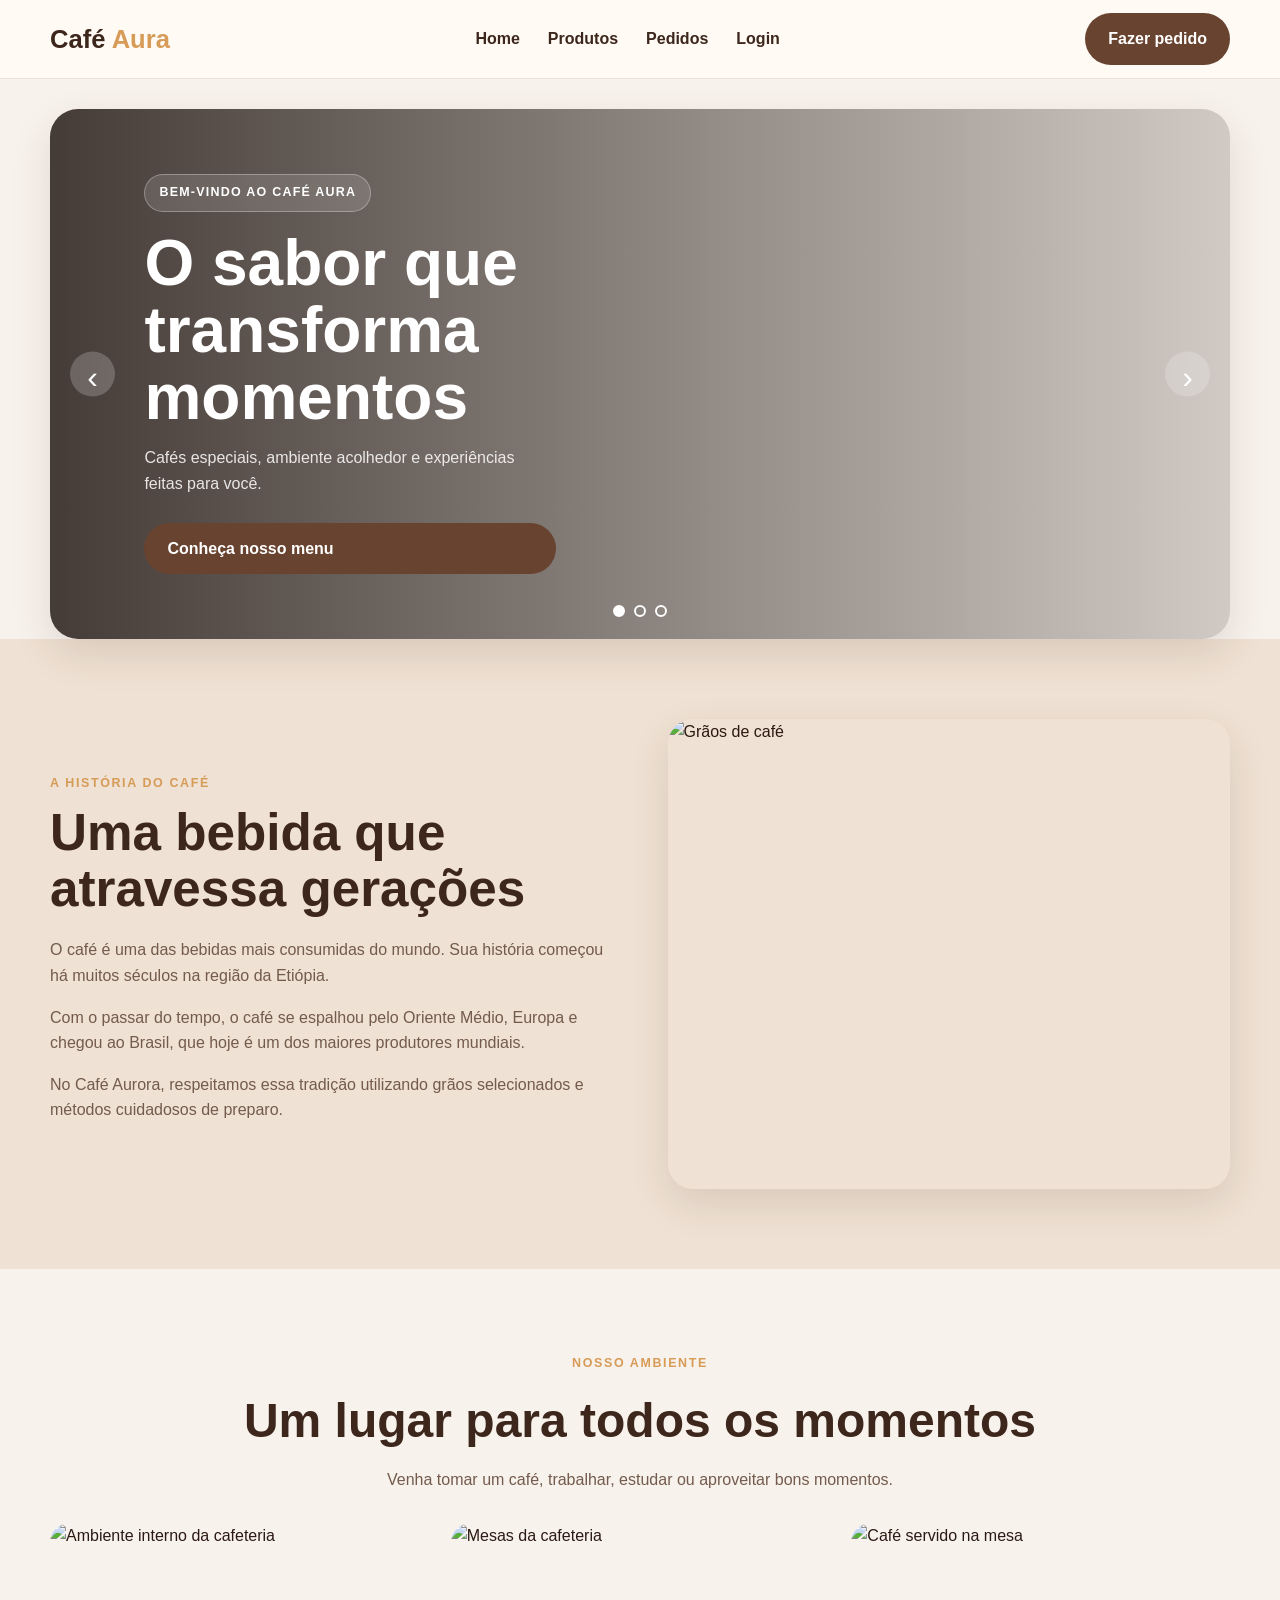
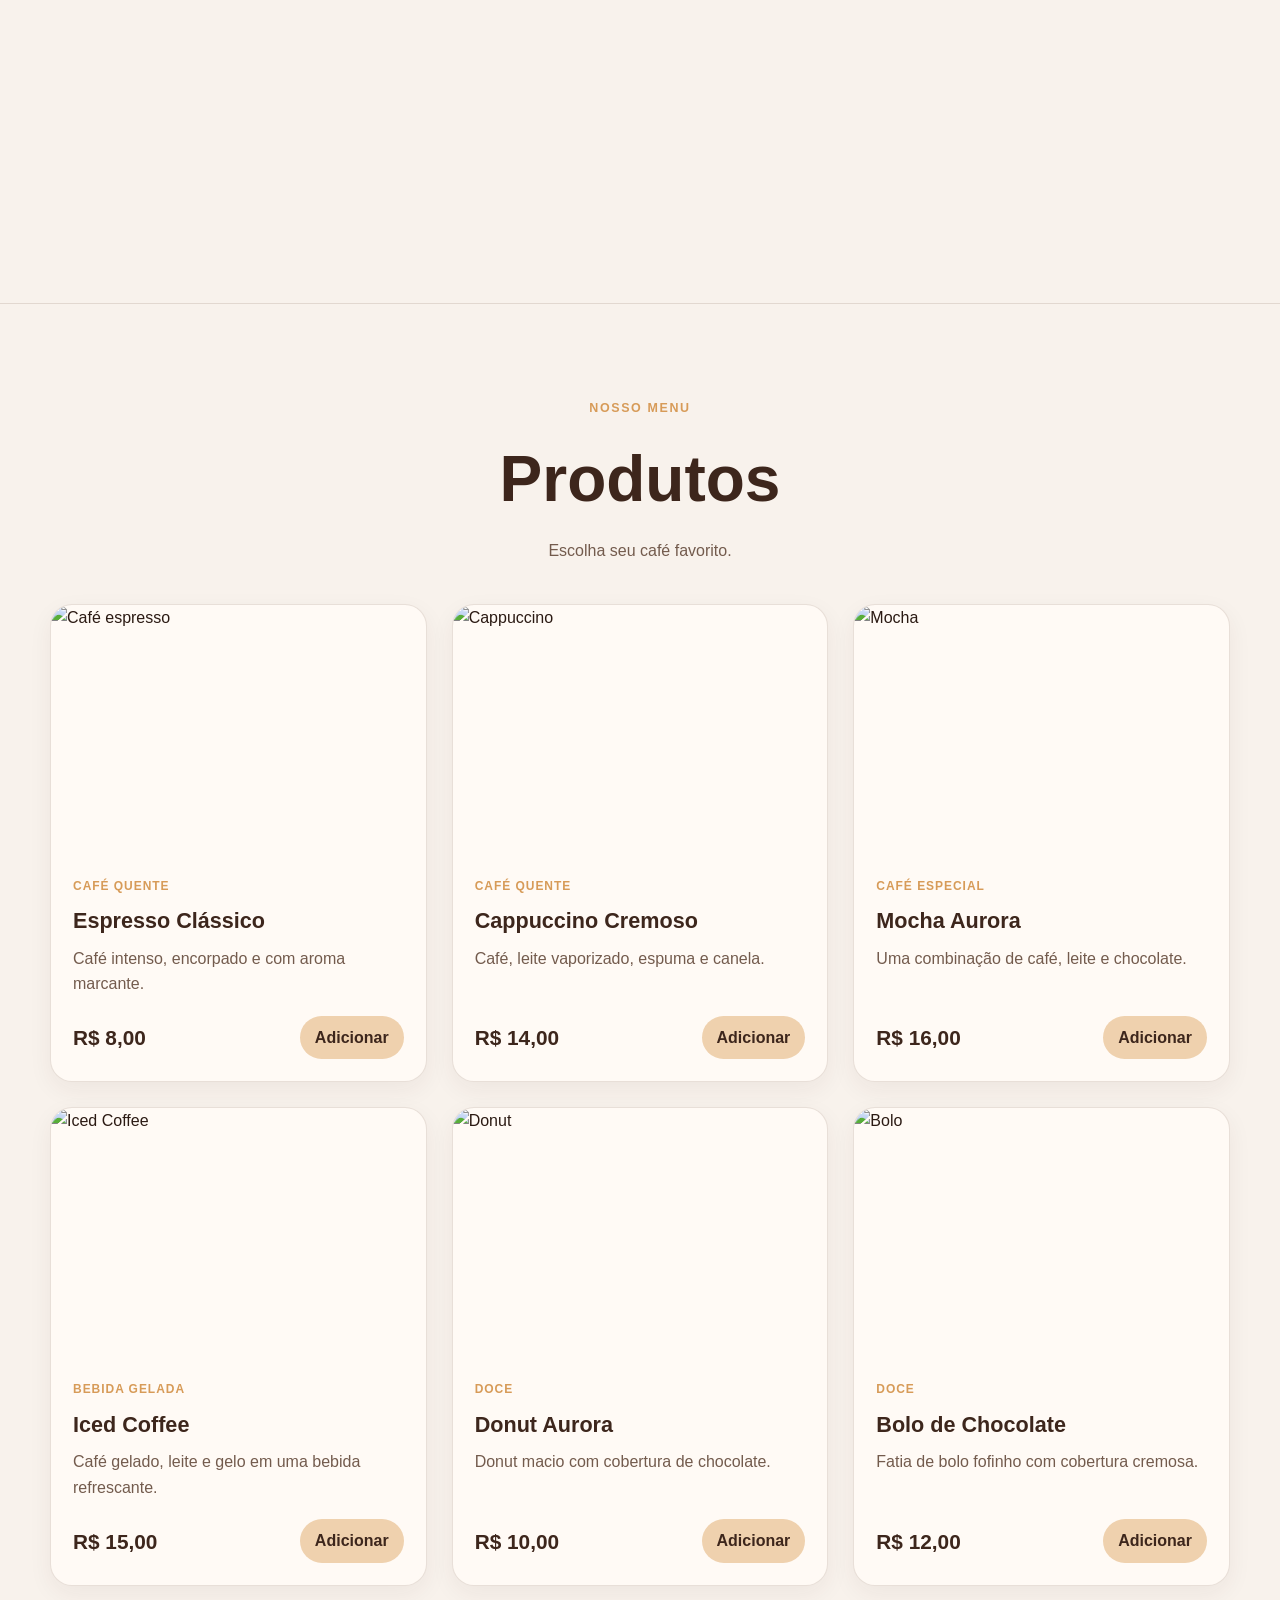
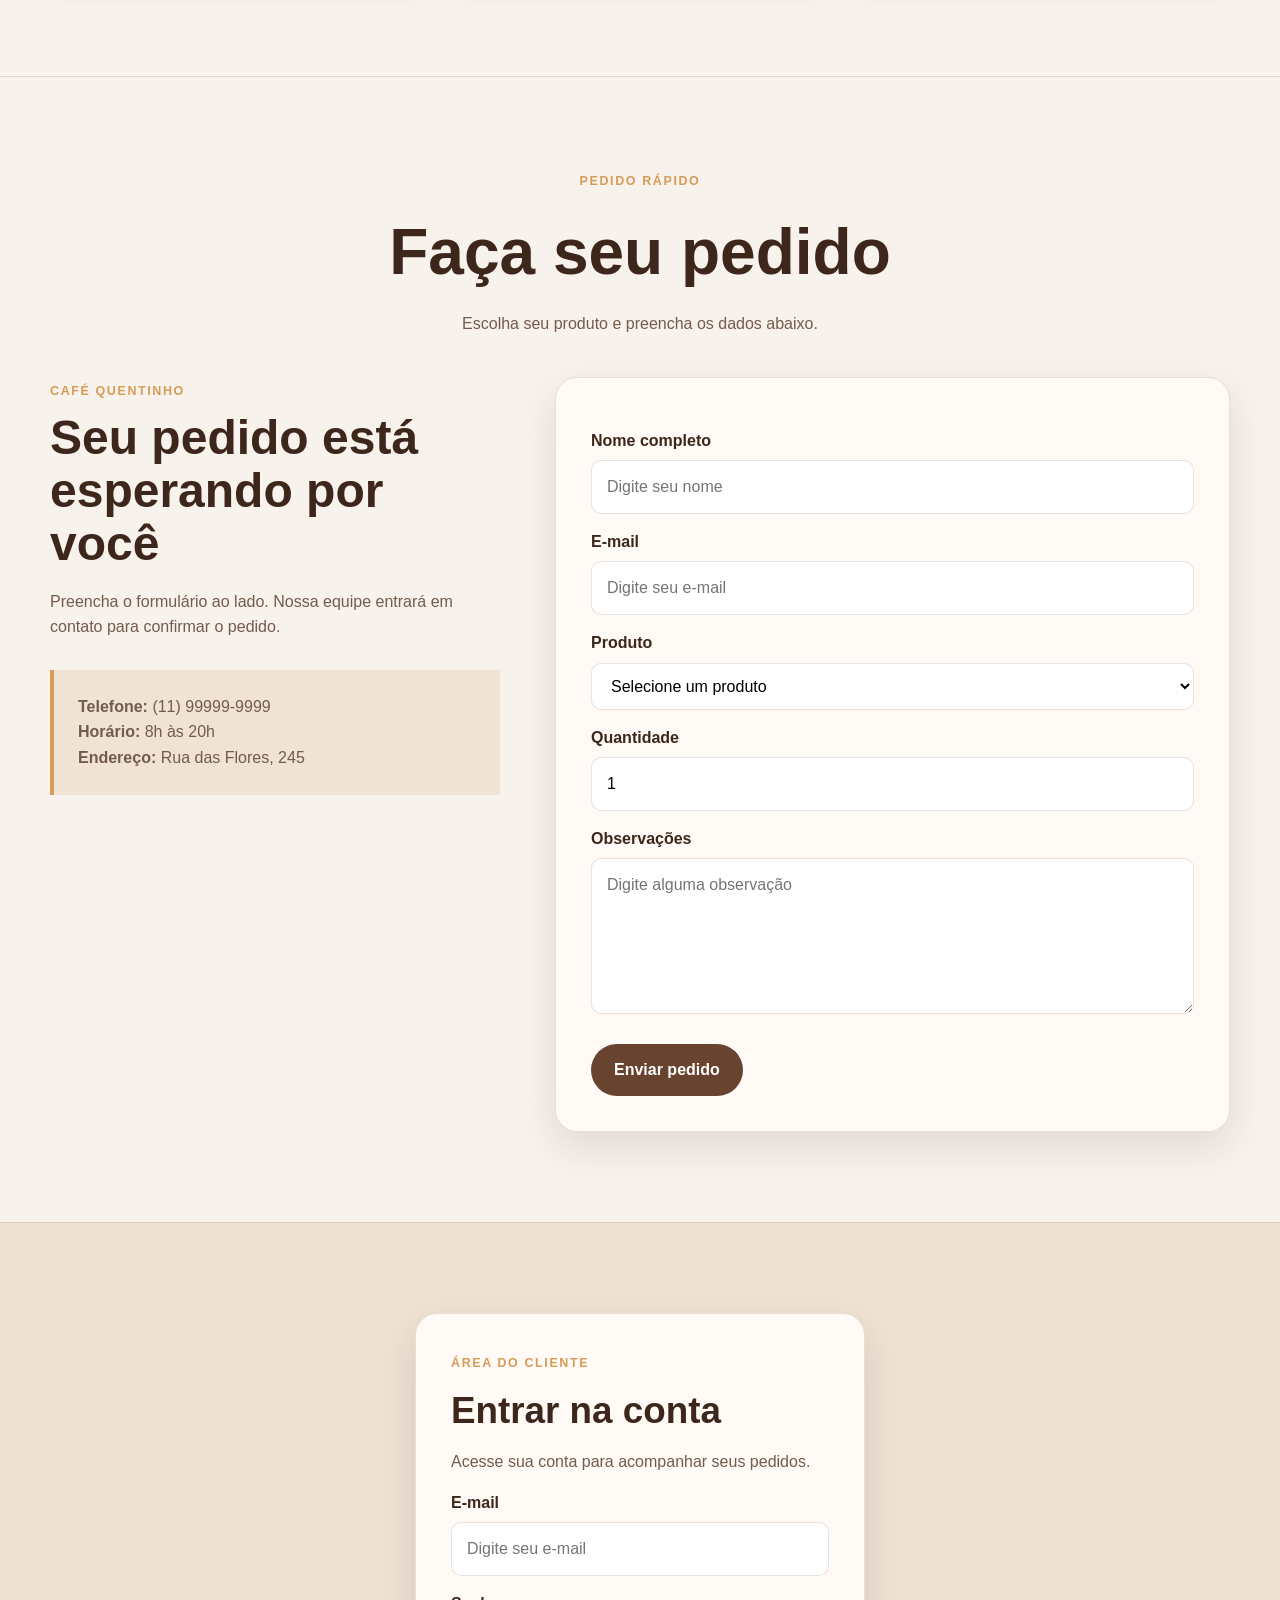
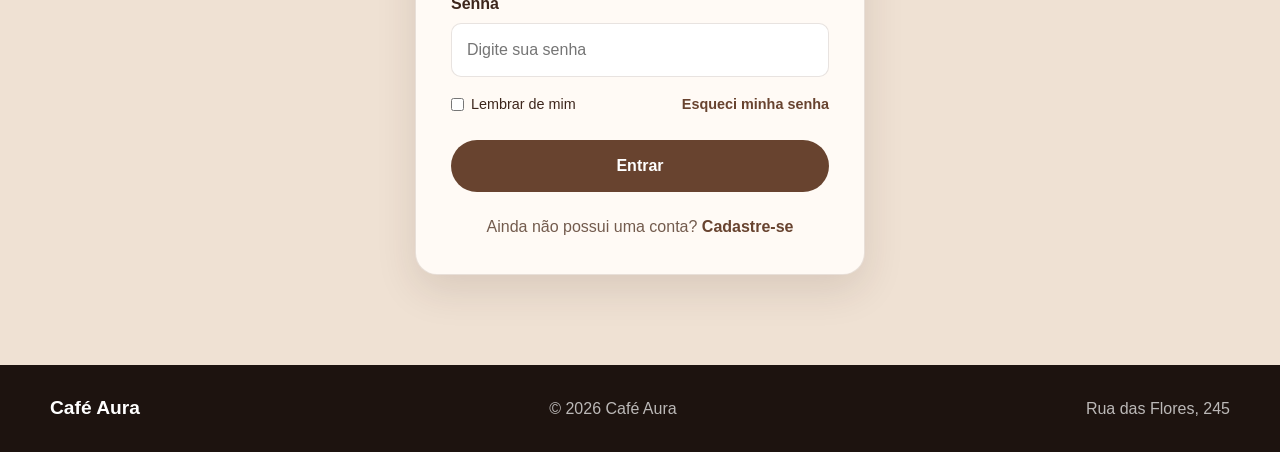
==== src/main/resources/templates/login.html @ e345e83e "Primeiro commit" ====
<!DOCTYPE html>
<html lang="PT-br">

<head>
    <meta charset="UTF-8">
    <meta name="viewport" content="width=device-width, initial-scale=1.0">
    <title>Café Aura</title>
    <link rel="stylesheet" href="../static/css/style.css">
</head>

<body>

    <header class="header">
        <div class="container navbar">
            <a href="#home" class="logo">
                Café <span>Aura</span>
            </a>

            <button class="menu-button" id="menuButton">☰</button>

            <nav class="menu" id="menu">
                <a href="index.html">Home</a>
                <a href="produtos.html">Produtos</a>
                <a href="pedidos.html">Pedidos</a>
                <a href="#login">Login</a>
            </nav>

            <a href="#pedidos" class="button header-button">
                Fazer pedido
            </a>
        </div>
    </header>

    <main>

        <section class="carousel">

            <div class="carousel-track" id="carouselTrack">


                <div class="slide slide-one">
                    <div class="slide-content">
                        <span class="tag">Bem-vindo ao Café Aura</span>

                        <h1>O sabor que transforma momentos</h1>

                        <p>
                            Cafés especiais, ambiente acolhedor e experiências feitas para você.
                        </p>

                        <a href="#produtos" class="button">
                            Conheça nosso menu
                        </a>
                    </div>
                </div>

                <div class="slide slide-two">
                    <div class="slide-content">
                        <span class="tag">Café artesanal</span>

                        <h1>Qualidade em cada xícara</h1>

                        <p>
                            Selecionamos os melhores grãos para preparar cafés únicos.
                        </p>

                        <a href="#pedidos" class="button">
                            Faça seu pedido
                        </a>
                    </div>
                </div>

                <div class="slide slide-three">
                    <div class="slide-content">
                        <span class="tag">Um lugar especial</span>

                        <h1>Seu espaço para relaxar</h1>

                        <p>
                            Um ambiente moderno, confortável e preparado para receber você.
                        </p>

                        <a href="#ambiente" class="button">
                            Conheça o ambiente
                        </a>
                    </div>
                </div>

            </div>

            <button type="button" class="carousel-arrow previous" id="previous" aria-label="Slide anterior">
                ‹
            </button>

            <button type="button" class="carousel-arrow next" id="next" aria-label="Próximo slide">
                ›
            </button>

            <div class="carousel-dots">

                <button type="button" class="dot active" data-slide="0" aria-label="Ir para o slide 1">
                </button>

                <button type="button" class="dot" data-slide="1" aria-label="Ir para o slide 2">
                </button>

                <button type="button" class="dot" data-slide="2" aria-label="Ir para o slide 3">
                </button>

            </div>

        </section>

        <section class="coffee-history">
            <div class="container two-columns">
                <div class="text-content">
                    <span class="subtitle">A história do café</span>
                    <h2>Uma bebida que atravessa gerações</h2>

                    <p>
                        O café é uma das bebidas mais consumidas do mundo. Sua história
                        começou há muitos séculos na região da Etiópia.
                    </p>

                    <p>
                        Com o passar do tempo, o café se espalhou pelo Oriente Médio,
                        Europa e chegou ao Brasil, que hoje é um dos maiores produtores
                        mundiais.
                    </p>

                    <p>
                        No Café Aurora, respeitamos essa tradição utilizando grãos
                        selecionados e métodos cuidadosos de preparo.
                    </p>
                </div>

                <div>
                    <img class="rounded-image" src="static/img/graosdecafé.avif" alt="Grãos de café">
                </div>
            </div>
        </section>

        <section id="ambiente" class="section container">
            <div class="section-heading">
                <span class="subtitle">Nosso ambiente</span>
                <h2>Um lugar para todos os momentos</h2>
                <p>
                    Venha tomar um café, trabalhar, estudar ou aproveitar bons momentos.
                </p>
            </div>

            <div class="gallery">
                <img src="static/img/ambiente.avif" alt="Ambiente interno da cafeteria">

                <img src="static/img/mesas.avif" alt="Mesas da cafeteria">

                <img src="static/img/cafe.avif" alt="Café servido na mesa">
            </div>
        </section>

        </section>

        <section id="produtos" class="page-section">
            <div class="container">
                <div class="page-title">
                    <span class="subtitle">Nosso menu</span>
                    <h1>Produtos</h1>
                    <p>Escolha seu café favorito.</p>
                </div>

                <div class="products-grid">

                    <article class="product-card">
                        <img src="static/img/cafeexpresso.avif" alt="Café espresso">
                        <div class="product-info">
                            <span class="category">Café quente</span>
                            <h2>Espresso Clássico</h2>
                            <p>Café intenso, encorpado e com aroma marcante.</p>

                            <div class="product-footer">
                                <strong>R$ 8,00</strong>
                                <button class="small-button add-product"
                                    data-name="Espresso Clássico">Adicionar</button>
                            </div>
                        </div>
                    </article>

                    <article class="product-card">
                        <img src="static/img/cappucciono.avif" alt="Cappuccino">
                        <div class="product-info">
                            <span class="category">Café quente</span>
                            <h2>Cappuccino Cremoso</h2>
                            <p>Café, leite vaporizado, espuma e canela.</p>

                            <div class="product-footer">
                                <strong>R$ 14,00</strong>
                                <button class="small-button add-product"
                                    data-name="Cappuccino Cremoso">Adicionar</button>
                            </div>
                        </div>
                    </article>

                    <article class="product-card">
                        <img src="static/img/mocha.avif" alt="Mocha">
                        <div class="product-info">
                            <span class="category">Café especial</span>
                            <h2>Mocha Aurora</h2>
                            <p>Uma combinação de café, leite e chocolate.</p>

                            <div class="product-footer">
                                <strong>R$ 16,00</strong>
                                <button class="small-button add-product" data-name="Mocha Aurora">Adicionar</button>
                            </div>
                        </div>
                    </article>

                    <article class="product-card">
                        <img src="static/img/iccecoffe.avif" alt="Iced Coffee">
                        <div class="product-info">
                            <span class="category">Bebida gelada</span>
                            <h2>Iced Coffee</h2>
                            <p>Café gelado, leite e gelo em uma bebida refrescante.</p>

                            <div class="product-footer">
                                <strong>R$ 15,00</strong>
                                <button class="small-button add-product" data-name="Iced Coffee">Adicionar</button>
                            </div>
                        </div>
                    </article>

                    <article class="product-card">
                        <img src="static/img/donnut.avif" alt="Donut">
                        <div class="product-info">
                            <span class="category">Doce</span>
                            <h2>Donut Aurora</h2>
                            <p>Donut macio com cobertura de chocolate.</p>

                            <div class="product-footer">
                                <strong>R$ 10,00</strong>
                                <button class="small-button add-product" data-name="Donut Aurora">Adicionar</button>
                            </div>
                        </div>
                    </article>

                    <article class="product-card">
                        <img src="static/img/bolo.avif" alt="Bolo">
                        <div class="product-info">
                            <span class="category">Doce</span>
                            <h2>Bolo de Chocolate</h2>
                            <p>Fatia de bolo fofinho com cobertura cremosa.</p>

                            <div class="product-footer">
                                <strong>R$ 12,00</strong>
                                <button class="small-button add-product"
                                    data-name="Bolo de Chocolate">Adicionar</button>
                            </div>
                        </div>
                    </article>

                </div>
            </div>
        </section>

        <section id="pedidos" class="page-section">
            <div class="container">
                <div class="page-title">
                    <span class="subtitle">Pedido rápido</span>
                    <h1>Faça seu pedido</h1>
                    <p>Escolha seu produto e preencha os dados abaixo.</p>
                </div>

                <div class="order-layout">
                    <div class="order-content">
                        <span class="subtitle">Café quentinho</span>
                        <h2>Seu pedido está esperando por você</h2>

                        <p>
                            Preencha o formulário ao lado. Nossa equipe entrará em contato
                            para confirmar o pedido.
                        </p>

                        <div class="contact-box">
                            <p><strong>Telefone:</strong> (11) 99999-9999</p>
                            <p><strong>Horário:</strong> 8h às 20h</p>
                            <p><strong>Endereço:</strong> Rua das Flores, 245</p>
                        </div>
                    </div>

                    <form class="form-card" id="orderForm">
                        <label for="name">Nome completo</label>
                        <input type="text" id="name" placeholder="Digite seu nome" required>

                        <label for="email">E-mail</label>
                        <input type="email" id="email" placeholder="Digite seu e-mail" required>

                        <label for="product">Produto</label>
                        <select id="product" required>
                            <option value="">Selecione um produto</option>
                            <option>Espresso Clássico</option>
                            <option>Cappuccino Cremoso</option>
                            <option>Mocha Aurora</option>
                            <option>Iced Coffee</option>
                            <option>Donut Aurora</option>
                            <option>Bolo de Chocolate</option>
                        </select>

                        <label for="quantity">Quantidade</label>
                        <input type="number" id="quantity" min="1" value="1" required>

                        <label for="observation">Observações</label>
                        <textarea id="observation" rows="5" placeholder="Digite alguma observação"></textarea>

                        <button type="submit" class="button">
                            Enviar pedido
                        </button>
                    </form>
                </div>
            </div>
        </section>

        <section id="login" class="login-section">
            <div class="login-card">
                <span class="subtitle">Área do cliente</span>

                <h1>Entrar na conta</h1>
                <p>Acesse sua conta para acompanhar seus pedidos.</p>

                <form id="loginForm">
                    <label for="loginEmail">E-mail</label>
                    <input type="email" id="loginEmail" placeholder="Digite seu e-mail" required>

                    <label for="password">Senha</label>
                    <input type="password" id="password" placeholder="Digite sua senha" required>

                    <div class="remember">
                        <label>
                            <input type="checkbox">
                            Lembrar de mim
                        </label>

                        <a href="#">Esqueci minha senha</a>
                    </div>

                    <button type="submit" class="button login-button">
                        Entrar
                    </button>
                </form>

                <p class="register">
                    Ainda não possui uma conta?
                    <a href="#">Cadastre-se</a>
                </p>
            </div>
        </section>

    </main>

    <footer class="footer">
        <div class="container footer-content">
            <strong>Café Aura</strong>
            <span>© 2026 Café Aura</span>
            <span>Rua das Flores, 245</span>
        </div>
    </footer>
    <script src="static/js/index.js"></script>
</body>

</html>
---- src/main/resources/static/css/style.css ----
:root {
    --background: #f8f2ec;
    --card: #fffaf5;
    --primary: #68432f;
    --primary-dark: #3d261c;
    --accent: #d79b58;
    --text: #2b1a13;
    --muted: #735b4d;
    --border: rgba(104, 67, 47, 0.15);
    --shadow: 0 15px 40px rgba(61, 37, 27, 0.12);
}

* {
    margin: 0;
    padding: 0;
    box-sizing: border-box;
}

html {
    scroll-behavior: smooth;
}

body {
    min-height: 100vh;
    background: var(--background);
    color: var(--text);
    font-family: Arial, Helvetica, sans-serif;
    line-height: 1.6;
}

a {
    color: inherit;
    text-decoration: none;
}

img {
    display: block;
    width: 100%;
}

button,
input,
select,
textarea {
    font: inherit;
}

.container {
    width: min(1180px, calc(100% - 32px));
    margin: 0 auto;
}

/* HEADER */

.header {
    position: sticky;
    top: 0;
    z-index: 30;
    border-bottom: 1px solid var(--border);
    background: rgba(255, 250, 245, 0.95);
    backdrop-filter: blur(12px);
}

.navbar {
    min-height: 78px;
    display: flex;
    align-items: center;
    justify-content: space-between;
    gap: 24px;
}

.logo {
    color: var(--primary-dark);
    font-size: 1.6rem;
    font-weight: 800;
}

.logo span {
    color: var(--accent);
}

.menu {
    display: flex;
    align-items: center;
    gap: 28px;
}

.menu a {
    color: var(--primary-dark);
    font-weight: bold;
    transition: 0.3s ease;
}

.menu a:hover {
    color: var(--accent);
}

.menu-button {
    display: none;
    border: none;
    background: transparent;
    color: var(--primary-dark);
    font-size: 1.8rem;
    cursor: pointer;
}

/* BOTÕES */

.button {
    display: inline-block;
    padding: 13px 23px;
    border: none;
    border-radius: 30px;
    background: var(--primary);
    color: white;
    font-weight: bold;
    cursor: pointer;
    transition: 0.3s ease;
}

.button:hover {
    background: var(--primary-dark);
    transform: translateY(-2px);
}

.small-button {
    padding: 9px 15px;
    border: none;
    border-radius: 22px;
    background: #efd1ae;
    color: var(--primary-dark);
    font-weight: bold;
    cursor: pointer;
    transition: 0.3s ease;
}

.small-button:hover {
    background: var(--accent);
}

/* TEXTOS */

.subtitle {
    color: var(--accent);
    font-size: 0.78rem;
    font-weight: bold;
    letter-spacing: 0.13em;
    text-transform: uppercase;
}

.section {
    padding: 80px 0;
}

/* CARROSSEL */

.carousel {
    position: relative;
    width: min(1180px, calc(100% - 32px));
    height: 530px;
    margin: 30px auto 0;
    overflow: hidden;
    border-radius: 28px;
    box-shadow: var(--shadow);
}

.carousel-track {
    display: flex;
    height: 100%;
    transition: transform 0.6s ease;
}

.slide {
    position: relative;
    min-width: 100%;
    height: 100%;
    background-position: center;
    background-size: cover;
}

.slide::before {
    content: "";
    position: absolute;
    inset: 0;
    background: linear-gradient(90deg,
            rgba(29, 19, 15, 0.82),
            rgba(29, 19, 15, 0.18));
}

.slide-one {
    background-image: url("https://images.unsplash.com/photo-1501339847302-ac426a4a7cbb?auto=format&fit=crop&w=1500&q=85");
}

.slide-two {
    background-image: url("https://images.unsplash.com/photo-1445116572660-236099ec97a0?auto=format&fit=crop&w=1500&q=85");
}

.slide-three {
    background-image: url("https://images.unsplash.com/photo-1498804103079-a6351b050096?auto=format&fit=crop&w=1500&q=85");
}

.slide-content {
    position: relative;
    z-index: 2;
    display: flex;
    flex-direction: column;
    justify-content: center;
    height: 100%;
    max-width: 600px;
    padding: 40px 8%;
    color: white;
}

.slide-content h1 {
    margin: 18px 0 14px;
    font-size: clamp(2.3rem, 5vw, 4.5rem);
    line-height: 1.05;
}

.slide-content p {
    max-width: 490px;
    margin-bottom: 26px;
    color: rgba(255, 255, 255, 0.86);
}

.tag {
    width: fit-content;
    padding: 8px 14px;
    border: 1px solid rgba(255, 255, 255, 0.3);
    border-radius: 30px;
    background: rgba(255, 255, 255, 0.13);
    font-size: 0.78rem;
    font-weight: bold;
    letter-spacing: 0.1em;
    text-transform: uppercase;
}

.carousel-arrow {
    position: absolute;
    top: 50%;
    z-index: 3;
    width: 45px;
    height: 45px;
    border: none;
    border-radius: 50%;
    background: rgba(255, 255, 255, 0.2);
    color: white;
    font-size: 2rem;
    cursor: pointer;
    transform: translateY(-50%);
}

.carousel-arrow:hover {
    background: rgba(255, 255, 255, 0.4);
}

.carousel-arrow.previous {
    left: 20px;
}

.carousel-arrow.next {
    right: 20px;
}

.carousel-dots {
    position: absolute;
    bottom: 22px;
    left: 50%;
    z-index: 3;
    display: flex;
    gap: 9px;
    transform: translateX(-50%);
}

.dot {
    width: 12px;
    height: 12px;
    border: 2px solid white;
    border-radius: 50%;
    background: transparent;
    cursor: pointer;
}

.dot.active {
    background: white;
}

/* HISTÓRIA */

.two-columns {
    display: grid;
    grid-template-columns: 1fr 1fr;
    align-items: center;
    gap: 55px;
}

.rounded-image {
    height: 470px;
    border-radius: 25px;
    object-fit: cover;
    box-shadow: var(--shadow);
}

.text-content h2 {
    margin: 10px 0 20px;
    color: var(--primary-dark);
    font-size: clamp(2rem, 4vw, 3.2rem);
    line-height: 1.1;
}

.text-content p {
    margin-bottom: 16px;
    color: var(--muted);
}

.coffee-history {
    padding: 80px 0;
    background: #efe1d3;
}

/* AMBIENTE */

.section-heading {
    margin-bottom: 30px;
    text-align: center;
}

.section-heading h2 {
    margin: 8px 0;
    color: var(--primary-dark);
    font-size: clamp(2rem, 4vw, 3rem);
}

.section-heading p {
    color: var(--muted);
}

.gallery {
    display: grid;
    grid-template-columns: repeat(3, 1fr);
    gap: 22px;
}

.gallery img {
    height: 300px;
    border-radius: 20px;
    object-fit: cover;
    transition: 0.3s ease;
}

.gallery img:hover {
    transform: scale(1.03);
}

/* SEÇÕES DE PRODUTOS E PEDIDOS */

.page-section {
    padding: 90px 0;
    border-top: 1px solid var(--border);
}

.page-title {
    margin-bottom: 40px;
    text-align: center;
}

.page-title h1 {
    margin: 8px 0;
    color: var(--primary-dark);
    font-size: clamp(2.5rem, 5vw, 4rem);
}

.page-title p {
    color: var(--muted);
}

/* PRODUTOS */

.products-grid {
    display: grid;
    grid-template-columns: repeat(3, 1fr);
    gap: 25px;
}

.product-card {
    overflow: hidden;
    border: 1px solid var(--border);
    border-radius: 22px;
    background: var(--card);
    box-shadow: 0 8px 25px rgba(61, 37, 27, 0.06);
}

.product-card img {
    height: 245px;
    object-fit: cover;
}

.product-info {
    padding: 22px;
}

.category {
    color: var(--accent);
    font-size: 0.75rem;
    font-weight: bold;
    letter-spacing: 0.08em;
    text-transform: uppercase;
}

.product-info h2 {
    margin: 7px 0;
    color: var(--primary-dark);
    font-size: 1.35rem;
}

.product-info p {
    min-height: 52px;
    color: var(--muted);
}

.product-footer {
    display: flex;
    align-items: center;
    justify-content: space-between;
    gap: 15px;
    margin-top: 18px;
}

.product-footer strong {
    color: var(--primary-dark);
    font-size: 1.3rem;
}

/* PEDIDOS */

.order-layout {
    display: grid;
    grid-template-columns: 0.8fr 1.2fr;
    align-items: start;
    gap: 55px;
}

.order-content h2 {
    margin: 10px 0 18px;
    color: var(--primary-dark);
    font-size: clamp(2rem, 4vw, 3rem);
    line-height: 1.1;
}

.order-content>p {
    color: var(--muted);
}

.contact-box {
    margin-top: 30px;
    padding: 24px;
    border-left: 4px solid var(--accent);
    background: #f0e2d4;
    color: var(--muted);
}

.form-card,
.login-card {
    padding: 35px;
    border: 1px solid var(--border);
    border-radius: 22px;
    background: var(--card);
    box-shadow: var(--shadow);
}

.form-card label,
.login-card label {
    display: block;
    margin: 15px 0 7px;
    color: var(--primary-dark);
    font-weight: bold;
}

.form-card input,
.form-card select,
.form-card textarea,
.login-card input {
    width: 100%;
    padding: 13px 15px;
    border: 1px solid var(--border);
    border-radius: 10px;
    outline: none;
    background: white;
}

.form-card input:focus,
.form-card select:focus,
.form-card textarea:focus,
.login-card input:focus {
    border-color: var(--accent);
}

.form-card textarea {
    resize: vertical;
}

.form-card .button {
    margin-top: 22px;
}

/* LOGIN */

.login-section {
    display: flex;
    justify-content: center;
    padding: 90px 16px;
    border-top: 1px solid var(--border);
    background: #efe1d3;
}

.login-card {
    width: min(450px, 100%);
}

.login-card h1 {
    margin: 8px 0;
    color: var(--primary-dark);
    font-size: 2.3rem;
}

.login-card>p {
    color: var(--muted);
}

.login-button {
    width: 100%;
    margin-top: 24px;
}

.remember {
    display: flex;
    align-items: center;
    justify-content: space-between;
    gap: 10px;
    margin-top: 16px;
    font-size: 0.9rem;
}

.remember label {
    display: flex;
    align-items: center;
    gap: 7px;
    margin: 0;
    font-weight: normal;
}

.remember input {
    width: auto;
}

.remember a,
.register a {
    color: var(--primary);
    font-weight: bold;
}

.register {
    margin-top: 22px;
    text-align: center;
}

/* FOOTER */

.footer {
    padding: 28px 0;
    background: #1d130f;
    color: rgba(255, 255, 255, 0.7);
}

.footer-content {
    display: flex;
    align-items: center;
    justify-content: space-between;
    gap: 20px;
}

.footer strong {
    color: white;
    font-size: 1.2rem;
}

/* RESPONSIVIDADE */

@media (max-width: 900px) {
    .navbar {
        flex-wrap: wrap;
    }

    .products-grid {
        grid-template-columns: repeat(2, 1fr);
    }

    .two-columns,
    .order-layout {
        grid-template-columns: 1fr;
    }

    .rounded-image {
        height: 350px;
    }
}
@media (max-width: 650px) {
    .navbar {
        position: relative;
        flex-wrap: wrap;
        padding: 15px 0;
    }
    .menu-button {
        display: block;
    }
    .header-button {
        display: none;
    }
    .menu {
        display: none;
        width: 100%;
        flex-direction: column;
        padding: 15px 0;
    }
    .menu.open {
        display: flex;
    }
    .carousel {
        height: 500px;
    }
    .slide-content {
        padding: 30px;
    }
    .carousel-arrow {
        display: none;
    }
    .products-grid,
    .gallery {
        grid-template-columns: 1fr;
    }
    .gallery img {
        height: 260px;
    }
    .form-card,
    .login-card {
        padding: 25px 20px;
    }
    .footer-content {
        align-items: flex-start;
        flex-direction: column;
    }
    .remember {
        align-items: flex-start;
        flex-direction: column;
    }
}
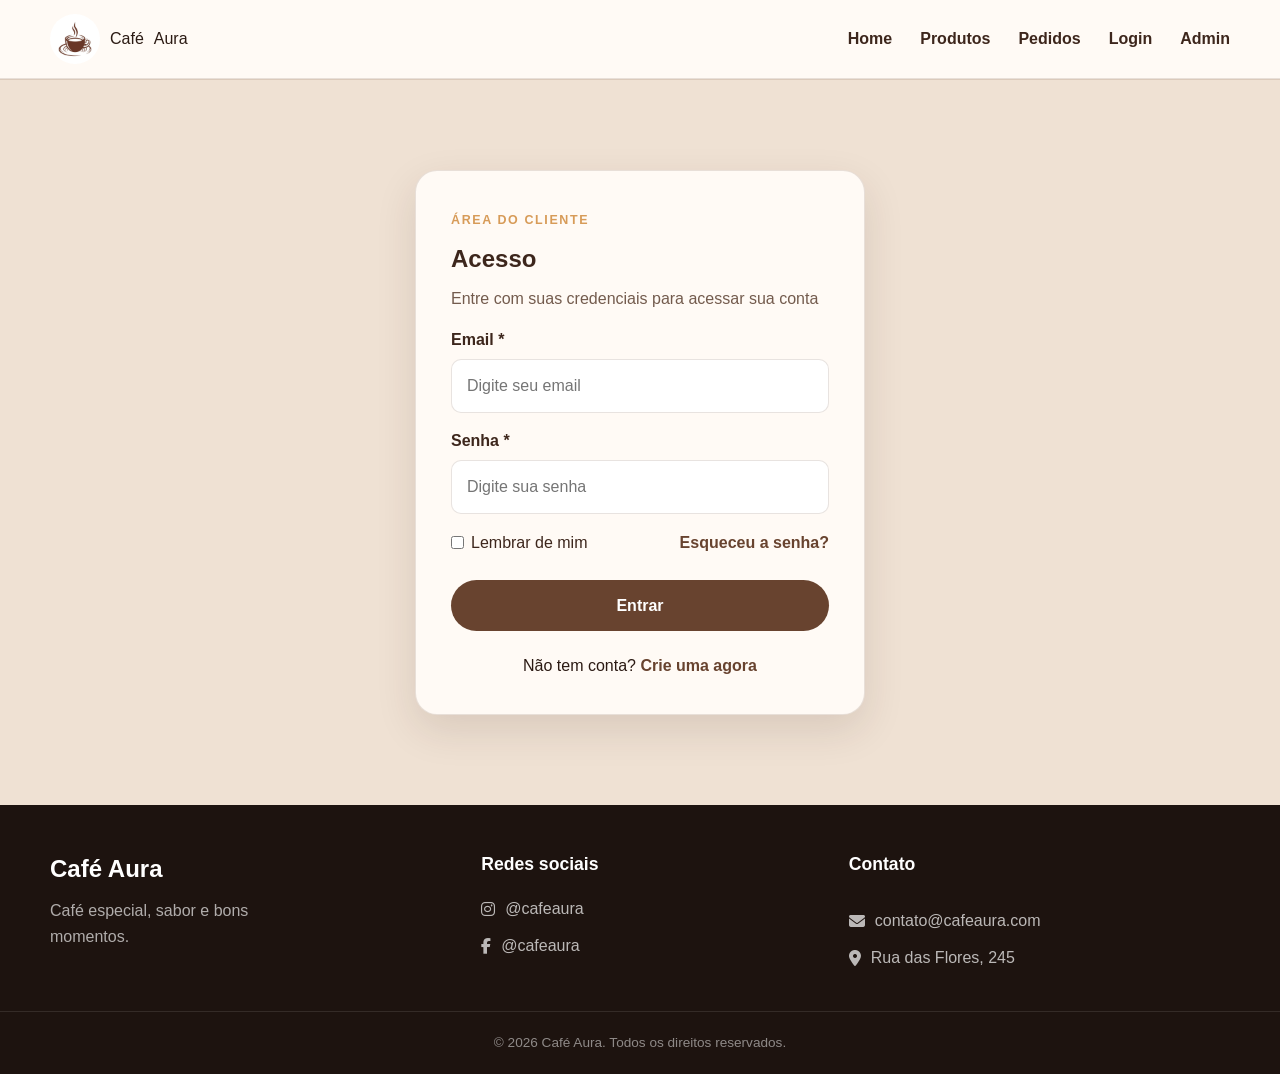
==== commit 1ea9da59: "att gerais" ====
--- a/src/main/resources/templates/login.html
+++ b/src/main/resources/templates/login.html
@@ -1,368 +1,306 @@
 <!DOCTYPE html>
-<html lang="PT-br">
+<html lang="pt-BR">
 
 <head>
     <meta charset="UTF-8">
     <meta name="viewport" content="width=device-width, initial-scale=1.0">
-    <title>Café Aura</title>
+
+    <title>Login - Café Aura</title>
+
     <link rel="stylesheet" href="../static/css/style.css">
+
+    <!-- Ícones -->
+    <link rel="stylesheet"
+        href="https://cdnjs.cloudflare.com/ajax/libs/font-awesome/6.5.2/css/all.min.css">
 </head>
 
 <body>
 
+    <!-- =========================
+         HEADER
+    ========================== -->
+
     <header class="header">
+
         <div class="container navbar">
-            <a href="#home" class="logo">
+
+            <a href="index.html" class="logo">
+
+                <img
+                    src="../static/img/logotipo.jpg"
+                    alt="Logotipo Café Aura"
+                    class="logo-img"
+                >
+
                 Café <span>Aura</span>
+
             </a>
 
-            <button class="menu-button" id="menuButton">☰</button>
+
+            <button
+                class="menu-button"
+                id="menuButton"
+                type="button"
+            >
+                ☰
+            </button>
+
 
             <nav class="menu" id="menu">
-                <a href="index.html">Home</a>
-                <a href="produtos.html">Produtos</a>
-                <a href="pedidos.html">Pedidos</a>
-                <a href="#login">Login</a>
+
+                <a href="index.html">
+                    Home
+                </a>
+
+                <a href="produtos.html">
+                    Produtos
+                </a>
+
+                <a href="pedidos.html">
+                    Pedidos
+                </a>
+
+                <a href="login.html">
+                    Login
+                </a>
+
+                <!-- ADMIN -->
+                <a href="administrativo.html">
+                    Admin
+                </a>
+
             </nav>
 
-            <a href="#pedidos" class="button header-button">
-                Fazer pedido
-            </a>
         </div>
+
     </header>
 
+
+    <!-- =========================
+         LOGIN
+    ========================== -->
+
     <main>
 
-        <section class="carousel">
-
-            <div class="carousel-track" id="carouselTrack">
-
-
-                <div class="slide slide-one">
-                    <div class="slide-content">
-                        <span class="tag">Bem-vindo ao Café Aura</span>
-
-                        <h1>O sabor que transforma momentos</h1>
-
-                        <p>
-                            Cafés especiais, ambiente acolhedor e experiências feitas para você.
-                        </p>
-
-                        <a href="#produtos" class="button">
-                            Conheça nosso menu
+        <section class="login-section">
+
+            <form
+                class="login-card"
+                id="loginForm"
+            >
+
+                <span class="subtitle">
+                    Área do cliente
+                </span>
+
+
+                <h1>
+                    Acesso
+                </h1>
+
+
+                <p>
+                    Entre com suas credenciais para acessar sua conta
+                </p>
+
+
+                <label for="loginEmail">
+                    Email *
+                </label>
+
+                <input
+                    type="email"
+                    id="loginEmail"
+                    name="email"
+                    placeholder="Digite seu email"
+                    required
+                >
+
+
+                <label for="password">
+                    Senha *
+                </label>
+
+                <input
+                    type="password"
+                    id="password"
+                    name="password"
+                    placeholder="Digite sua senha"
+                    required
+                >
+
+
+                <div class="remember">
+
+                    <label>
+
+                        <input
+                            type="checkbox"
+                            name="remember"
+                        >
+
+                        Lembrar de mim
+
+                    </label>
+
+
+                    <a href="#">
+                        Esqueceu a senha?
+                    </a>
+
+                </div>
+
+
+                <button
+                    type="submit"
+                    class="button login-button"
+                >
+                    Entrar
+                </button>
+
+
+                <div class="register">
+
+                    <p>
+
+                        Não tem conta?
+
+                        <a href="#">
+                            Crie uma agora
                         </a>
-                    </div>
+
+                    </p>
+
                 </div>
 
-                <div class="slide slide-two">
-                    <div class="slide-content">
-                        <span class="tag">Café artesanal</span>
-
-                        <h1>Qualidade em cada xícara</h1>
-
-                        <p>
-                            Selecionamos os melhores grãos para preparar cafés únicos.
-                        </p>
-
-                        <a href="#pedidos" class="button">
-                            Faça seu pedido
-                        </a>
-                    </div>
+            </form>
+
+        </section>
+
+    </main>
+
+
+    <!-- =========================
+         FOOTER
+    ========================== -->
+
+    <footer class="footer">
+
+        <div class="container footer-content">
+
+
+            <!-- INFORMAÇÕES -->
+
+            <div class="footer-info">
+
+                <h3>
+                    Café Aura
+                </h3>
+
+                <p>
+                    Café especial, sabor e bons momentos.
+                </p>
+
+            </div>
+
+
+            <!-- REDES SOCIAIS -->
+
+            <div class="footer-social">
+
+                <h3>
+                    Redes sociais
+                </h3>
+
+
+                <div class="social-icons">
+
+                    <a
+                        href="#"
+                        aria-label="Instagram"
+                        title="Instagram"
+                    >
+
+                        <i class="fa-brands fa-instagram"></i>
+
+                        <span>
+                            @cafeaura
+                        </span>
+
+                    </a>
+
+
+                    <a
+                        href="#"
+                        aria-label="Facebook"
+                        title="Facebook"
+                    >
+
+                        <i class="fa-brands fa-facebook-f"></i>
+
+                        <span>
+                            @cafeaura
+                        </span>
+
+                    </a>
+
                 </div>
 
-                <div class="slide slide-three">
-                    <div class="slide-content">
-                        <span class="tag">Um lugar especial</span>
-
-                        <h1>Seu espaço para relaxar</h1>
-
-                        <p>
-                            Um ambiente moderno, confortável e preparado para receber você.
-                        </p>
-
-                        <a href="#ambiente" class="button">
-                            Conheça o ambiente
-                        </a>
-                    </div>
-                </div>
-
             </div>
 
-            <button type="button" class="carousel-arrow previous" id="previous" aria-label="Slide anterior">
-                ‹
-            </button>
-
-            <button type="button" class="carousel-arrow next" id="next" aria-label="Próximo slide">
-                ›
-            </button>
-
-            <div class="carousel-dots">
-
-                <button type="button" class="dot active" data-slide="0" aria-label="Ir para o slide 1">
-                </button>
-
-                <button type="button" class="dot" data-slide="1" aria-label="Ir para o slide 2">
-                </button>
-
-                <button type="button" class="dot" data-slide="2" aria-label="Ir para o slide 3">
-                </button>
+
+            <!-- CONTATO -->
+
+            <div class="footer-contact">
+
+                <h3>
+                    Contato
+                </h3>
+
+
+                <a href="mailto:contato@cafeaura.com">
+
+                    <i class="fa-solid fa-envelope"></i>
+
+                    <span>
+                        contato@cafeaura.com
+                    </span>
+
+                </a>
+
+
+                <a href="#">
+
+                    <i class="fa-solid fa-location-dot"></i>
+
+                    <span>
+                        Rua das Flores, 245
+                    </span>
+
+                </a>
 
             </div>
 
-        </section>
-
-        <section class="coffee-history">
-            <div class="container two-columns">
-                <div class="text-content">
-                    <span class="subtitle">A história do café</span>
-                    <h2>Uma bebida que atravessa gerações</h2>
-
-                    <p>
-                        O café é uma das bebidas mais consumidas do mundo. Sua história
-                        começou há muitos séculos na região da Etiópia.
-                    </p>
-
-                    <p>
-                        Com o passar do tempo, o café se espalhou pelo Oriente Médio,
-                        Europa e chegou ao Brasil, que hoje é um dos maiores produtores
-                        mundiais.
-                    </p>
-
-                    <p>
-                        No Café Aurora, respeitamos essa tradição utilizando grãos
-                        selecionados e métodos cuidadosos de preparo.
-                    </p>
-                </div>
-
-                <div>
-                    <img class="rounded-image" src="static/img/graosdecafé.avif" alt="Grãos de café">
-                </div>
-            </div>
-        </section>
-
-        <section id="ambiente" class="section container">
-            <div class="section-heading">
-                <span class="subtitle">Nosso ambiente</span>
-                <h2>Um lugar para todos os momentos</h2>
-                <p>
-                    Venha tomar um café, trabalhar, estudar ou aproveitar bons momentos.
-                </p>
-            </div>
-
-            <div class="gallery">
-                <img src="static/img/ambiente.avif" alt="Ambiente interno da cafeteria">
-
-                <img src="static/img/mesas.avif" alt="Mesas da cafeteria">
-
-                <img src="static/img/cafe.avif" alt="Café servido na mesa">
-            </div>
-        </section>
-
-        </section>
-
-        <section id="produtos" class="page-section">
-            <div class="container">
-                <div class="page-title">
-                    <span class="subtitle">Nosso menu</span>
-                    <h1>Produtos</h1>
-                    <p>Escolha seu café favorito.</p>
-                </div>
-
-                <div class="products-grid">
-
-                    <article class="product-card">
-                        <img src="static/img/cafeexpresso.avif" alt="Café espresso">
-                        <div class="product-info">
-                            <span class="category">Café quente</span>
-                            <h2>Espresso Clássico</h2>
-                            <p>Café intenso, encorpado e com aroma marcante.</p>
-
-                            <div class="product-footer">
-                                <strong>R$ 8,00</strong>
-                                <button class="small-button add-product"
-                                    data-name="Espresso Clássico">Adicionar</button>
-                            </div>
-                        </div>
-                    </article>
-
-                    <article class="product-card">
-                        <img src="static/img/cappucciono.avif" alt="Cappuccino">
-                        <div class="product-info">
-                            <span class="category">Café quente</span>
-                            <h2>Cappuccino Cremoso</h2>
-                            <p>Café, leite vaporizado, espuma e canela.</p>
-
-                            <div class="product-footer">
-                                <strong>R$ 14,00</strong>
-                                <button class="small-button add-product"
-                                    data-name="Cappuccino Cremoso">Adicionar</button>
-                            </div>
-                        </div>
-                    </article>
-
-                    <article class="product-card">
-                        <img src="static/img/mocha.avif" alt="Mocha">
-                        <div class="product-info">
-                            <span class="category">Café especial</span>
-                            <h2>Mocha Aurora</h2>
-                            <p>Uma combinação de café, leite e chocolate.</p>
-
-                            <div class="product-footer">
-                                <strong>R$ 16,00</strong>
-                                <button class="small-button add-product" data-name="Mocha Aurora">Adicionar</button>
-                            </div>
-                        </div>
-                    </article>
-
-                    <article class="product-card">
-                        <img src="static/img/iccecoffe.avif" alt="Iced Coffee">
-                        <div class="product-info">
-                            <span class="category">Bebida gelada</span>
-                            <h2>Iced Coffee</h2>
-                            <p>Café gelado, leite e gelo em uma bebida refrescante.</p>
-
-                            <div class="product-footer">
-                                <strong>R$ 15,00</strong>
-                                <button class="small-button add-product" data-name="Iced Coffee">Adicionar</button>
-                            </div>
-                        </div>
-                    </article>
-
-                    <article class="product-card">
-                        <img src="static/img/donnut.avif" alt="Donut">
-                        <div class="product-info">
-                            <span class="category">Doce</span>
-                            <h2>Donut Aurora</h2>
-                            <p>Donut macio com cobertura de chocolate.</p>
-
-                            <div class="product-footer">
-                                <strong>R$ 10,00</strong>
-                                <button class="small-button add-product" data-name="Donut Aurora">Adicionar</button>
-                            </div>
-                        </div>
-                    </article>
-
-                    <article class="product-card">
-                        <img src="static/img/bolo.avif" alt="Bolo">
-                        <div class="product-info">
-                            <span class="category">Doce</span>
-                            <h2>Bolo de Chocolate</h2>
-                            <p>Fatia de bolo fofinho com cobertura cremosa.</p>
-
-                            <div class="product-footer">
-                                <strong>R$ 12,00</strong>
-                                <button class="small-button add-product"
-                                    data-name="Bolo de Chocolate">Adicionar</button>
-                            </div>
-                        </div>
-                    </article>
-
-                </div>
-            </div>
-        </section>
-
-        <section id="pedidos" class="page-section">
-            <div class="container">
-                <div class="page-title">
-                    <span class="subtitle">Pedido rápido</span>
-                    <h1>Faça seu pedido</h1>
-                    <p>Escolha seu produto e preencha os dados abaixo.</p>
-                </div>
-
-                <div class="order-layout">
-                    <div class="order-content">
-                        <span class="subtitle">Café quentinho</span>
-                        <h2>Seu pedido está esperando por você</h2>
-
-                        <p>
-                            Preencha o formulário ao lado. Nossa equipe entrará em contato
-                            para confirmar o pedido.
-                        </p>
-
-                        <div class="contact-box">
-                            <p><strong>Telefone:</strong> (11) 99999-9999</p>
-                            <p><strong>Horário:</strong> 8h às 20h</p>
-                            <p><strong>Endereço:</strong> Rua das Flores, 245</p>
-                        </div>
-                    </div>
-
-                    <form class="form-card" id="orderForm">
-                        <label for="name">Nome completo</label>
-                        <input type="text" id="name" placeholder="Digite seu nome" required>
-
-                        <label for="email">E-mail</label>
-                        <input type="email" id="email" placeholder="Digite seu e-mail" required>
-
-                        <label for="product">Produto</label>
-                        <select id="product" required>
-                            <option value="">Selecione um produto</option>
-                            <option>Espresso Clássico</option>
-                            <option>Cappuccino Cremoso</option>
-                            <option>Mocha Aurora</option>
-                            <option>Iced Coffee</option>
-                            <option>Donut Aurora</option>
-                            <option>Bolo de Chocolate</option>
-                        </select>
-
-                        <label for="quantity">Quantidade</label>
-                        <input type="number" id="quantity" min="1" value="1" required>
-
-                        <label for="observation">Observações</label>
-                        <textarea id="observation" rows="5" placeholder="Digite alguma observação"></textarea>
-
-                        <button type="submit" class="button">
-                            Enviar pedido
-                        </button>
-                    </form>
-                </div>
-            </div>
-        </section>
-
-        <section id="login" class="login-section">
-            <div class="login-card">
-                <span class="subtitle">Área do cliente</span>
-
-                <h1>Entrar na conta</h1>
-                <p>Acesse sua conta para acompanhar seus pedidos.</p>
-
-                <form id="loginForm">
-                    <label for="loginEmail">E-mail</label>
-                    <input type="email" id="loginEmail" placeholder="Digite seu e-mail" required>
-
-                    <label for="password">Senha</label>
-                    <input type="password" id="password" placeholder="Digite sua senha" required>
-
-                    <div class="remember">
-                        <label>
-                            <input type="checkbox">
-                            Lembrar de mim
-                        </label>
-
-                        <a href="#">Esqueci minha senha</a>
-                    </div>
-
-                    <button type="submit" class="button login-button">
-                        Entrar
-                    </button>
-                </form>
-
-                <p class="register">
-                    Ainda não possui uma conta?
-                    <a href="#">Cadastre-se</a>
-                </p>
-            </div>
-        </section>
-
-    </main>
-
-    <footer class="footer">
-        <div class="container footer-content">
-            <strong>Café Aura</strong>
-            <span>© 2026 Café Aura</span>
-            <span>Rua das Flores, 245</span>
         </div>
+
+
+        <!-- COPYRIGHT -->
+
+        <div class="footer-bottom">
+
+            <span>
+                © 2026 Café Aura. Todos os direitos reservados.
+            </span>
+
+        </div>
+
     </footer>
-    <script src="static/js/index.js"></script>
+
+
+    <!-- JAVASCRIPT -->
+
+    <script src="../static/js/index.js"></script>
+
 </body>
 
 </html>
--- a/src/main/resources/static/css/style.css
+++ b/src/main/resources/static/css/style.css
@@ -1,3 +1,13 @@
+/* =========================================================
+   CAFÉ AURA
+   STYLE.CSS COMPLETO E ATUALIZADO
+========================================================= */
+
+
+/* =========================================================
+   VARIÁVEIS
+========================================================= */
+
 :root {
     --background: #f8f2ec;
     --card: #fffaf5;
@@ -8,7 +18,15 @@
     --muted: #735b4d;
     --border: rgba(104, 67, 47, 0.15);
     --shadow: 0 15px 40px rgba(61, 37, 27, 0.12);
-}
+    --white: #ffffff;
+    --success: #5f8055;
+    --danger: #b42318;
+}
+
+
+/* =========================================================
+   RESET
+========================================================= */
 
 * {
     margin: 0;
@@ -35,7 +53,7 @@
 
 img {
     display: block;
-    width: 100%;
+    max-width: 100%;
 }
 
 button,
@@ -45,20 +63,36 @@
     font: inherit;
 }
 
+button {
+    cursor: pointer;
+}
+
 .container {
     width: min(1180px, calc(100% - 32px));
     margin: 0 auto;
 }
 
-/* HEADER */
+
+/* =========================================================
+   HEADER
+========================================================= */
 
 .header {
     position: sticky;
     top: 0;
-    z-index: 30;
+    z-index: 100;
+    width: 100%;
     border-bottom: 1px solid var(--border);
-    background: rgba(255, 250, 245, 0.95);
+    background: rgba(255, 250, 245, 0.97);
     backdrop-filter: blur(12px);
+}
+
+.header-container {
+    min-height: 78px;
+    display: flex;
+    align-items: center;
+    justify-content: space-between;
+    gap: 25px;
 }
 
 .navbar {
@@ -69,15 +103,47 @@
     gap: 24px;
 }
 
+
+/* =========================================================
+   LOGO
+========================================================= */
+
 .logo {
-    color: var(--primary-dark);
+    display: flex;
+    align-items: center;
+    gap: 10px;
+    flex-shrink: 0;
+    text-decoration: none;
+}
+
+.logo-img {
+    width: 50px;
+    height: 50px;
+    object-fit: cover;
+    border-radius: 50%;
+}
+
+.logo-text {
+    display: flex;
+    align-items: center;
+    gap: 5px;
+    white-space: nowrap;
     font-size: 1.6rem;
     font-weight: 800;
 }
 
-.logo span {
-    color: var(--accent);
-}
+.logo-text .logo-cafe {
+    color: #000000 !important;
+}
+
+.logo-text .logo-aura {
+    color: var(--accent) !important;
+}
+
+
+/* =========================================================
+   MENU
+========================================================= */
 
 .menu {
     display: flex;
@@ -86,6 +152,7 @@
 }
 
 .menu a {
+    position: relative;
     color: var(--primary-dark);
     font-weight: bold;
     transition: 0.3s ease;
@@ -95,32 +162,68 @@
     color: var(--accent);
 }
 
+.menu a.active {
+    color: var(--primary);
+}
+
+.menu a.active::after {
+    content: "";
+    position: absolute;
+    left: 0;
+    right: 0;
+    bottom: -8px;
+    height: 2px;
+    border-radius: 5px;
+    background: var(--accent);
+}
+
 .menu-button {
     display: none;
+    width: 42px;
+    height: 42px;
     border: none;
+    border-radius: 8px;
     background: transparent;
     color: var(--primary-dark);
-    font-size: 1.8rem;
+    font-size: 1.6rem;
     cursor: pointer;
 }
 
-/* BOTÕES */
+
+/* =========================================================
+   BOTÕES
+========================================================= */
 
 .button {
-    display: inline-block;
+    display: inline-flex;
+    align-items: center;
+    justify-content: center;
+    gap: 9px;
     padding: 13px 23px;
     border: none;
     border-radius: 30px;
     background: var(--primary);
     color: white;
     font-weight: bold;
+    text-align: center;
     cursor: pointer;
-    transition: 0.3s ease;
+    transition:
+        background 0.3s ease,
+        transform 0.3s ease,
+        box-shadow 0.3s ease;
 }
 
 .button:hover {
     background: var(--primary-dark);
     transform: translateY(-2px);
+    box-shadow: 0 8px 20px rgba(61, 37, 27, 0.15);
+}
+
+.button:disabled {
+    opacity: 0.7;
+    cursor: not-allowed;
+    transform: none;
+    box-shadow: none;
 }
 
 .small-button {
@@ -136,9 +239,13 @@
 
 .small-button:hover {
     background: var(--accent);
-}
-
-/* TEXTOS */
+    color: white;
+}
+
+
+/* =========================================================
+   TEXTOS
+========================================================= */
 
 .subtitle {
     color: var(--accent);
@@ -152,7 +259,28 @@
     padding: 80px 0;
 }
 
-/* CARROSSEL */
+.section-title {
+    margin-bottom: 40px;
+    text-align: center;
+}
+
+.section-title h2 {
+    margin: 8px 0 12px;
+    color: var(--primary-dark);
+    font-size: clamp(2rem, 4vw, 3rem);
+    line-height: 1.15;
+}
+
+.section-title p {
+    max-width: 650px;
+    margin: 0 auto;
+    color: var(--muted);
+}
+
+
+/* =========================================================
+   CARROSSEL
+========================================================= */
 
 .carousel {
     position: relative;
@@ -166,6 +294,7 @@
 
 .carousel-track {
     display: flex;
+    width: 100%;
     height: 100%;
     transition: transform 0.6s ease;
 }
@@ -182,9 +311,11 @@
     content: "";
     position: absolute;
     inset: 0;
-    background: linear-gradient(90deg,
-            rgba(29, 19, 15, 0.82),
-            rgba(29, 19, 15, 0.18));
+    background: linear-gradient(
+        90deg,
+        rgba(29, 19, 15, 0.82),
+        rgba(29, 19, 15, 0.18)
+    );
 }
 
 .slide-one {
@@ -206,7 +337,7 @@
     flex-direction: column;
     justify-content: center;
     height: 100%;
-    max-width: 600px;
+    max-width: 700px;
     padding: 40px 8%;
     color: white;
 }
@@ -221,6 +352,10 @@
     max-width: 490px;
     margin-bottom: 26px;
     color: rgba(255, 255, 255, 0.86);
+}
+
+.slide-content .button {
+    width: fit-content;
 }
 
 .tag {
@@ -235,38 +370,56 @@
     text-transform: uppercase;
 }
 
+
+/* =========================================================
+   BOTÕES DO CARROSSEL
+========================================================= */
+
+.carousel-button,
 .carousel-arrow {
     position: absolute;
     top: 50%;
-    z-index: 3;
+    z-index: 5;
     width: 45px;
     height: 45px;
+    display: flex;
+    align-items: center;
+    justify-content: center;
     border: none;
     border-radius: 50%;
     background: rgba(255, 255, 255, 0.2);
     color: white;
-    font-size: 2rem;
+    font-size: 1.2rem;
     cursor: pointer;
     transform: translateY(-50%);
-}
-
+    transition: 0.3s ease;
+}
+
+.carousel-button:hover,
 .carousel-arrow:hover {
-    background: rgba(255, 255, 255, 0.4);
-}
-
+    background: rgba(255, 255, 255, 0.35);
+}
+
+.carousel-button.previous,
 .carousel-arrow.previous {
     left: 20px;
 }
 
+.carousel-button.next,
 .carousel-arrow.next {
     right: 20px;
 }
+
+
+/* =========================================================
+   PONTOS DO CARROSSEL
+========================================================= */
 
 .carousel-dots {
     position: absolute;
     bottom: 22px;
     left: 50%;
-    z-index: 3;
+    z-index: 6;
     display: flex;
     gap: 9px;
     transform: translateX(-50%);
@@ -275,32 +428,69 @@
 .dot {
     width: 12px;
     height: 12px;
+    padding: 0;
     border: 2px solid white;
     border-radius: 50%;
     background: transparent;
     cursor: pointer;
+    transition: 0.3s ease;
 }
 
 .dot.active {
     background: white;
 }
 
-/* HISTÓRIA */
-
-.two-columns {
+
+/* =========================================================
+   HISTÓRIA
+========================================================= */
+
+.history {
+    padding: 90px 0;
+}
+
+.history-container {
     display: grid;
     grid-template-columns: 1fr 1fr;
     align-items: center;
     gap: 55px;
 }
 
-.rounded-image {
+.history-image img {
+    width: 100%;
     height: 470px;
     border-radius: 25px;
     object-fit: cover;
     box-shadow: var(--shadow);
 }
 
+.history-content h2 {
+    margin: 10px 0 20px;
+    color: var(--primary-dark);
+    font-size: clamp(2rem, 4vw, 3.2rem);
+    line-height: 1.1;
+}
+
+.history-content p {
+    margin-bottom: 16px;
+    color: var(--muted);
+}
+
+.two-columns {
+    display: grid;
+    grid-template-columns: 1fr 1fr;
+    align-items: center;
+    gap: 55px;
+}
+
+.rounded-image {
+    width: 100%;
+    height: 470px;
+    border-radius: 25px;
+    object-fit: cover;
+    box-shadow: var(--shadow);
+}
+
 .text-content h2 {
     margin: 10px 0 20px;
     color: var(--primary-dark);
@@ -318,7 +508,14 @@
     background: #efe1d3;
 }
 
-/* AMBIENTE */
+
+/* =========================================================
+   GALERIA
+========================================================= */
+
+.gallery-section {
+    padding: 80px 0;
+}
 
 .section-heading {
     margin-bottom: 30px;
@@ -341,18 +538,35 @@
     gap: 22px;
 }
 
-.gallery img {
+.gallery-grid {
+    display: grid;
+    grid-template-columns: repeat(3, 1fr);
+    gap: 22px;
+}
+
+.gallery-item {
+    overflow: hidden;
+    border-radius: 20px;
+}
+
+.gallery img,
+.gallery-item img {
+    width: 100%;
     height: 300px;
     border-radius: 20px;
     object-fit: cover;
     transition: 0.3s ease;
 }
 
-.gallery img:hover {
+.gallery img:hover,
+.gallery-item img:hover {
     transform: scale(1.03);
 }
 
-/* SEÇÕES DE PRODUTOS E PEDIDOS */
+
+/* =========================================================
+   PÁGINAS
+========================================================= */
 
 .page-section {
     padding: 90px 0;
@@ -374,7 +588,40 @@
     color: var(--muted);
 }
 
-/* PRODUTOS */
+
+/* =========================================================
+   PRODUTOS
+========================================================= */
+
+.filter-buttons {
+    display: flex;
+    justify-content: center;
+    gap: 15px;
+    margin-bottom: 40px;
+    flex-wrap: wrap;
+}
+
+.filter-btn {
+    padding: 12px 28px;
+    border: 2px solid var(--accent);
+    border-radius: 25px;
+    background: transparent;
+    color: var(--primary-dark);
+    font-weight: bold;
+    cursor: pointer;
+    transition: 0.3s ease;
+}
+
+.filter-btn:hover {
+    background: var(--accent);
+    color: white;
+    transform: translateY(-2px);
+}
+
+.filter-btn.active {
+    background: var(--accent);
+    color: white;
+}
 
 .products-grid {
     display: grid;
@@ -388,14 +635,22 @@
     border-radius: 22px;
     background: var(--card);
     box-shadow: 0 8px 25px rgba(61, 37, 27, 0.06);
-}
-
-.product-card img {
+    animation: fadeIn 0.3s ease;
+}
+
+.product-card.hidden {
+    display: none;
+}
+
+.product-card img,
+.product-image img {
+    width: 100%;
     height: 245px;
     object-fit: cover;
 }
 
-.product-info {
+.product-info,
+.product-content {
     padding: 22px;
 }
 
@@ -407,13 +662,15 @@
     text-transform: uppercase;
 }
 
-.product-info h2 {
+.product-info h2,
+.product-content h3 {
     margin: 7px 0;
     color: var(--primary-dark);
     font-size: 1.35rem;
 }
 
-.product-info p {
+.product-info p,
+.product-content p {
     min-height: 52px;
     color: var(--muted);
 }
@@ -431,36 +688,107 @@
     font-size: 1.3rem;
 }
 
-/* PEDIDOS */
+.section-button {
+    display: flex;
+    justify-content: center;
+    margin-top: 40px;
+}
+
+@keyframes fadeIn {
+
+    from {
+        opacity: 0;
+        transform: translateY(10px);
+    }
+
+    to {
+        opacity: 1;
+        transform: translateY(0);
+    }
+
+}
+
+
+/* =========================================================
+   PEDIDOS
+========================================================= */
 
 .order-layout {
-    display: grid;
-    grid-template-columns: 0.8fr 1.2fr;
-    align-items: start;
-    gap: 55px;
-}
-
-.order-content h2 {
-    margin: 10px 0 18px;
-    color: var(--primary-dark);
-    font-size: clamp(2rem, 4vw, 3rem);
-    line-height: 1.1;
-}
-
-.order-content>p {
+    display: flex;
+    justify-content: center;
+    width: 100%;
+    margin: 0 auto;
+}
+
+.order-form-area {
+    width: 100%;
+    max-width: 650px;
+    margin: 0 auto;
+}
+
+
+/* =========================================================
+   LOGIN NO PEDIDO
+========================================================= */
+
+.login-box {
+    display: flex;
+    align-items: center;
+    gap: 22px;
+    width: 100%;
+    min-height: 140px;
+    margin-bottom: 25px;
+    padding: 30px;
+    border: 1px solid var(--border);
+    border-radius: 22px;
+    background: #f0e2d4;
+    box-shadow: 0 8px 25px rgba(61, 37, 27, 0.08);
+}
+
+.login-icon {
+    display: flex;
+    align-items: center;
+    justify-content: center;
+    flex-shrink: 0;
+    width: 65px;
+    height: 65px;
+    border-radius: 50%;
+    background: var(--primary);
+    color: white;
+    font-size: 1.5rem;
+}
+
+.login-box-content {
+    flex: 1;
+    min-width: 0;
+}
+
+.login-box h3 {
+    margin-bottom: 6px;
+    color: var(--primary-dark);
+    font-size: 1.35rem;
+}
+
+.login-box p {
     color: var(--muted);
-}
-
-.contact-box {
-    margin-top: 30px;
-    padding: 24px;
-    border-left: 4px solid var(--accent);
-    background: #f0e2d4;
-    color: var(--muted);
-}
-
-.form-card,
-.login-card {
+    font-size: 1rem;
+}
+
+.login-order-button {
+    flex-shrink: 0;
+    min-width: 150px;
+    min-height: 48px;
+    white-space: nowrap;
+    font-size: 1rem;
+}
+
+
+/* =========================================================
+   FORMULÁRIO DE PEDIDO
+========================================================= */
+
+.form-card {
+    width: 100%;
     padding: 35px;
     border: 1px solid var(--border);
     border-radius: 22px;
@@ -468,8 +796,13 @@
     box-shadow: var(--shadow);
 }
 
-.form-card label,
-.login-card label {
+.form-title {
+    margin-bottom: 15px;
+    color: var(--primary-dark);
+    font-size: 1.5rem;
+}
+
+.form-card label {
     display: block;
     margin: 15px 0 7px;
     color: var(--primary-dark);
@@ -478,20 +811,20 @@
 
 .form-card input,
 .form-card select,
-.form-card textarea,
-.login-card input {
+.form-card textarea {
     width: 100%;
     padding: 13px 15px;
     border: 1px solid var(--border);
     border-radius: 10px;
     outline: none;
     background: white;
+    color: var(--text);
+    transition: border-color 0.3s ease;
 }
 
 .form-card input:focus,
 .form-card select:focus,
-.form-card textarea:focus,
-.login-card input:focus {
+.form-card textarea:focus {
     border-color: var(--accent);
 }
 
@@ -499,11 +832,15 @@
     resize: vertical;
 }
 
-.form-card .button {
+.order-button {
+    width: 100%;
     margin-top: 22px;
 }
 
-/* LOGIN */
+
+/* =========================================================
+   LOGIN DO CLIENTE
+========================================================= */
 
 .login-section {
     display: flex;
@@ -515,16 +852,40 @@
 
 .login-card {
     width: min(450px, 100%);
+    padding: 35px;
+    border: 1px solid var(--border);
+    border-radius: 22px;
+    background: var(--card);
+    box-shadow: var(--shadow);
 }
 
 .login-card h1 {
     margin: 8px 0;
     color: var(--primary-dark);
-    font-size: 2.3rem;
-}
-
-.login-card>p {
+}
+
+.login-card > p {
     color: var(--muted);
+}
+
+.login-card label {
+    display: block;
+    margin: 15px 0 7px;
+    color: var(--primary-dark);
+    font-weight: bold;
+}
+
+.login-card input {
+    width: 100%;
+    padding: 13px 15px;
+    border: 1px solid var(--border);
+    border-radius: 10px;
+    outline: none;
+    background: white;
+}
+
+.login-card input:focus {
+    border-color: var(--accent);
 }
 
 .login-button {
@@ -538,7 +899,6 @@
     justify-content: space-between;
     gap: 10px;
     margin-top: 16px;
-    font-size: 0.9rem;
 }
 
 .remember label {
@@ -564,93 +924,1165 @@
     text-align: center;
 }
 
-/* FOOTER */
+
+/* =========================================================
+   ADMINISTRATIVO
+========================================================= */
+
+.admin-section {
+    min-height: 100vh;
+    padding: 70px 0 90px;
+    background: var(--background);
+}
+
+
+/* =========================================================
+   LOGIN DO FUNCIONÁRIO
+========================================================= */
+
+.admin-login-section {
+    min-height: calc(100vh - 78px);
+    display: flex;
+    align-items: center;
+    justify-content: center;
+    padding: 70px 20px;
+    background: var(--background);
+}
+
+.admin-login-section .container {
+    width: 100%;
+    display: flex;
+    align-items: center;
+    justify-content: center;
+}
+
+
+/* =========================================================
+   CARD DO LOGIN
+========================================================= */
+
+.admin-login-card,
+.admin-login-box {
+    width: 100%;
+    max-width: 480px;
+    margin: 0 auto;
+    padding: 42px;
+    border: 1px solid var(--border);
+    border-radius: 24px;
+    background: var(--card);
+    box-shadow: var(--shadow);
+    text-align: center;
+}
+
+
+/* =========================================================
+   ÍCONE DO LOGIN
+========================================================= */
+
+.admin-login-icon {
+    width: 75px;
+    height: 75px;
+    margin: 0 auto 24px;
+    display: flex;
+    align-items: center;
+    justify-content: center;
+    border-radius: 50%;
+    background: var(--primary);
+    color: white;
+    font-size: 1.8rem;
+    box-shadow: 0 8px 20px rgba(104, 67, 47, 0.18);
+}
+
+
+/* =========================================================
+   TEXTOS DO LOGIN
+========================================================= */
+
+.admin-login-card .subtitle,
+.admin-login-box .subtitle {
+    display: block;
+    margin-bottom: 8px;
+}
+
+.admin-login-card h1,
+.admin-login-box h1 {
+    margin-bottom: 12px;
+    color: var(--primary-dark);
+    font-size: clamp(2rem, 4vw, 2.7rem);
+    line-height: 1.15;
+}
+
+.admin-login-card > p,
+.admin-login-box > p {
+    margin-bottom: 30px;
+    color: var(--muted);
+}
+
+
+/* =========================================================
+   FORMULÁRIO DO FUNCIONÁRIO
+========================================================= */
+
+.admin-login-form {
+    width: 100%;
+    text-align: left;
+}
+
+.admin-login-form .form-group {
+    width: 100%;
+    margin-bottom: 20px;
+}
+
+.admin-login-form label {
+    display: block;
+    margin-bottom: 8px;
+    color: var(--primary-dark);
+    font-weight: bold;
+}
+
+.admin-login-form input {
+    width: 100%;
+    height: 52px;
+    padding: 0 15px;
+    border: 1px solid var(--border);
+    border-radius: 10px;
+    outline: none;
+    background: white;
+    color: var(--text);
+    font-size: 1rem;
+    transition:
+        border-color 0.3s ease,
+        box-shadow 0.3s ease;
+}
+
+.admin-login-form input:focus {
+    border-color: var(--accent);
+    box-shadow: 0 0 0 3px rgba(104, 67, 47, 0.10);
+}
+
+.admin-login-form input::placeholder {
+    color: #a18f84;
+}
+
+
+/* =========================================================
+   MENSAGEM DE ERRO
+========================================================= */
+
+.admin-login-error {
+    min-height: 24px;
+    margin: 0 0 10px;
+    color: var(--danger);
+    font-size: 0.9rem;
+    font-weight: bold;
+    text-align: center;
+}
+
+
+/* =========================================================
+   BOTÃO DO LOGIN
+========================================================= */
+
+.admin-login-form .button {
+    width: 100%;
+    min-height: 52px;
+    margin-top: 5px;
+}
+
+
+/* =========================================================
+   INFORMAÇÃO DO LOGIN
+========================================================= */
+
+.admin-login-info {
+    display: flex;
+    align-items: center;
+    justify-content: center;
+    gap: 8px;
+    margin-top: 22px;
+    color: var(--muted);
+    font-size: 0.85rem;
+}
+
+.admin-login-info i {
+    color: var(--primary);
+}
+
+
+/* =========================================================
+   COMPATIBILIDADE COM ESTRUTURAS ANTIGAS
+========================================================= */
+
+.admin-login-content {
+    width: 100%;
+}
+
+.admin-login-content .subtitle {
+    display: block;
+    margin-bottom: 8px;
+    text-align: center;
+}
+
+.admin-login-content h1 {
+    margin-bottom: 12px;
+    color: var(--primary-dark);
+    text-align: center;
+    font-size: clamp(2rem, 4vw, 2.7rem);
+}
+
+.admin-login-content > p {
+    margin-bottom: 30px;
+    color: var(--muted);
+    text-align: center;
+}
+
+.admin-login-content .form-group {
+    margin-bottom: 20px;
+}
+
+.admin-login-content label {
+    display: block;
+    margin-bottom: 8px;
+    color: var(--primary-dark);
+    font-weight: bold;
+}
+
+.input-icon {
+    position: relative;
+    width: 100%;
+}
+
+.input-icon i {
+    position: absolute;
+    left: 17px;
+    top: 50%;
+    z-index: 2;
+    color: var(--primary);
+    transform: translateY(-50%);
+}
+
+.input-icon input {
+    width: 100%;
+    min-height: 52px;
+    padding: 0 18px 0 48px;
+    border: 1px solid var(--border);
+    border-radius: 12px;
+    outline: none;
+    background: white;
+    color: var(--text);
+    font-size: 1rem;
+    transition: 0.3s ease;
+}
+
+.input-icon input:focus {
+    border-color: var(--accent);
+    box-shadow: 0 0 0 3px rgba(104, 67, 47, 0.10);
+}
+
+
+/* =========================================================
+   CABEÇALHO DA ADMINISTRAÇÃO
+========================================================= */
+
+.admin-header {
+    display: flex;
+    align-items: center;
+    justify-content: space-between;
+    gap: 25px;
+    width: 100%;
+    min-height: 110px;
+    margin-bottom: 30px;
+    padding: 25px 30px;
+    border: 1px solid var(--border);
+    border-radius: 20px;
+    background: var(--card);
+    box-shadow: var(--shadow);
+}
+
+.admin-user {
+    display: flex;
+    align-items: center;
+    gap: 15px;
+}
+
+.admin-icon {
+    display: flex;
+    align-items: center;
+    justify-content: center;
+    flex-shrink: 0;
+    width: 58px;
+    height: 58px;
+    border-radius: 50%;
+    background: var(--primary);
+    color: white;
+    font-size: 1.3rem;
+}
+
+.admin-user strong {
+    display: block;
+    color: var(--primary-dark);
+    font-size: 1.1rem;
+}
+
+.admin-user span {
+    display: block;
+    margin-top: 3px;
+    color: var(--muted);
+    font-size: 0.9rem;
+}
+
+.admin-header .button {
+    flex-shrink: 0;
+}
+
+
+/* =========================================================
+   TÍTULO ADMINISTRATIVO
+========================================================= */
+
+.admin-title {
+    margin-bottom: 30px;
+}
+
+.admin-title .subtitle {
+    display: block;
+    margin-bottom: 8px;
+}
+
+.admin-title h1 {
+    margin-bottom: 8px;
+    color: var(--primary-dark);
+    font-size: clamp(2rem, 4vw, 3rem);
+    line-height: 1.15;
+}
+
+.admin-title p {
+    color: var(--muted);
+}
+
+
+/* =========================================================
+   COMPATIBILIDADE COM ADMIN ANTIGO
+========================================================= */
+
+.admin-header-info {
+    display: flex;
+    align-items: center;
+    gap: 20px;
+}
+
+.admin-user p {
+    margin-bottom: 3px;
+    color: var(--muted);
+    font-size: 0.95rem;
+}
+
+.admin-user h2 {
+    color: var(--primary-dark);
+    font-size: 1.5rem;
+}
+
+.admin-restricted {
+    display: flex;
+    align-items: center;
+    gap: 8px;
+    color: var(--muted);
+    font-weight: bold;
+}
+
+
+/* =========================================================
+   BOTÃO SAIR
+========================================================= */
+
+.admin-logout-area {
+    display: flex;
+    justify-content: flex-end;
+    margin-bottom: 25px;
+}
+
+.admin-logout-button {
+    display: inline-flex;
+    align-items: center;
+    justify-content: center;
+    gap: 9px;
+    min-height: 44px;
+    padding: 10px 20px;
+    border: 1px solid var(--border);
+    border-radius: 25px;
+    background: var(--card);
+    color: var(--danger);
+    font-weight: bold;
+    cursor: pointer;
+    transition: 0.3s ease;
+}
+
+.admin-logout-button:hover {
+    background: #f8e4e1;
+    border-color: var(--danger);
+    transform: translateY(-2px);
+}
+
+
+/* =========================================================
+   BOTÕES DE STATUS
+========================================================= */
+
+.order-status-buttons {
+    display: flex;
+    align-items: center;
+    gap: 12px;
+    margin-bottom: 30px;
+}
+
+.status-button {
+    display: inline-flex;
+    align-items: center;
+    justify-content: center;
+    gap: 9px;
+    min-height: 48px;
+    padding: 11px 20px;
+    border: 1px solid var(--border);
+    border-radius: 25px;
+    background: var(--card);
+    color: var(--primary-dark);
+    font-weight: bold;
+    cursor: pointer;
+    transition: 0.3s ease;
+}
+
+.status-button:hover {
+    border-color: var(--accent);
+    background: #f0e2d4;
+    transform: translateY(-2px);
+}
+
+.status-button.active {
+    border-color: var(--primary);
+    background: var(--primary);
+    color: white;
+    box-shadow: 0 6px 18px rgba(104, 67, 47, 0.18);
+}
+
+.status-count {
+    min-width: 25px;
+    height: 25px;
+    display: inline-flex;
+    align-items: center;
+    justify-content: center;
+    padding: 0 7px;
+    border-radius: 50%;
+    background: rgba(255, 255, 255, 0.18);
+    font-size: 0.8rem;
+}
+
+
+/* =========================================================
+   ÁREA DOS PEDIDOS
+========================================================= */
+
+.admin-orders {
+    display: grid;
+    grid-template-columns: 1fr 1fr;
+    gap: 30px;
+    width: 100%;
+}
+
+
+/* =========================================================
+   PAINEL DE PEDIDOS
+========================================================= */
+
+.orders-panel {
+    width: 100%;
+    min-width: 0;
+    margin-bottom: 25px;
+    padding: 28px;
+    border: 1px solid var(--border);
+    border-radius: 22px;
+    background: var(--card);
+    box-shadow: 0 8px 25px rgba(61, 37, 27, 0.07);
+}
+
+.orders-panel-header {
+    display: flex;
+    align-items: center;
+    justify-content: space-between;
+    gap: 15px;
+    margin-bottom: 22px;
+}
+
+.orders-panel-header h2 {
+    color: var(--primary-dark);
+    font-size: 1.45rem;
+}
+
+.orders-panel-header .subtitle {
+    display: block;
+    margin-bottom: 5px;
+}
+
+
+/* =========================================================
+   LISTA DE PEDIDOS
+========================================================= */
+
+.orders-list {
+    display: flex;
+    flex-direction: column;
+    gap: 18px;
+}
+
+
+/* =========================================================
+   CARD DO PEDIDO
+========================================================= */
+
+.order-admin-card {
+    display: flex;
+    align-items: flex-start;
+    justify-content: space-between;
+    gap: 25px;
+    padding: 22px;
+    border: 1px solid var(--border);
+    border-left: 4px solid var(--accent);
+    border-radius: 16px;
+    background: #fffdf9;
+    box-shadow: 0 5px 18px rgba(61, 37, 27, 0.06);
+    transition: 0.3s ease;
+}
+
+.order-admin-card:hover {
+    transform: translateY(-2px);
+    box-shadow: 0 10px 25px rgba(61, 37, 27, 0.1);
+}
+
+.order-admin-card.finished {
+    border-left-color: var(--success);
+}
+
+.order-admin-info {
+    flex: 1;
+    display: grid;
+    gap: 8px;
+}
+
+.order-admin-info h3 {
+    margin-bottom: 5px;
+    color: var(--primary-dark);
+    font-size: 1.15rem;
+}
+
+.order-admin-info p {
+    color: var(--muted);
+    overflow-wrap: anywhere;
+}
+
+.order-admin-info strong {
+    color: var(--primary-dark);
+}
+
+.order-admin-actions {
+    display: flex;
+    align-items: center;
+    justify-content: center;
+    flex-shrink: 0;
+    gap: 10px;
+}
+
+.order-admin-actions .button {
+    min-height: 42px;
+    padding: 9px 17px;
+    white-space: nowrap;
+    font-size: 0.9rem;
+}
+
+
+/* =========================================================
+   PEDIDOS VAZIOS
+========================================================= */
+
+.empty-orders {
+    display: flex;
+    align-items: center;
+    justify-content: center;
+    flex-direction: column;
+    min-height: 220px;
+    padding: 30px;
+    text-align: center;
+}
+
+.empty-orders i {
+    margin-bottom: 15px;
+    color: var(--accent);
+    font-size: 2.5rem;
+}
+
+.empty-orders h3 {
+    margin-bottom: 6px;
+    color: var(--primary-dark);
+    font-size: 1.2rem;
+}
+
+.empty-orders p {
+    max-width: 380px;
+    color: var(--muted);
+}
+
+
+/* =========================================================
+   CONTADORES
+========================================================= */
+
+#pendingCount,
+#finishedCount {
+    display: inline-flex;
+    align-items: center;
+    justify-content: center;
+    min-width: 25px;
+}
+
+
+/* =========================================================
+   FOOTER
+========================================================= */
 
 .footer {
-    padding: 28px 0;
+    padding: 45px 0 0;
     background: #1d130f;
-    color: rgba(255, 255, 255, 0.7);
-}
-
-.footer-content {
-    display: flex;
-    align-items: center;
-    justify-content: space-between;
-    gap: 20px;
-}
-
-.footer strong {
+    color: rgba(255, 255, 255, 0.75);
+}
+
+.footer-container {
+    display: grid;
+    grid-template-columns: 1.2fr 1fr 1.2fr;
+    gap: 50px;
+}
+
+.footer-column {
+    display: flex;
+    flex-direction: column;
+    gap: 10px;
+}
+
+.footer-column h3 {
+    margin-bottom: 5px;
     color: white;
     font-size: 1.2rem;
 }
 
-/* RESPONSIVIDADE */
+.footer-column p {
+    max-width: 320px;
+    color: rgba(255, 255, 255, 0.68);
+}
+
+.footer-column a {
+    display: flex;
+    align-items: center;
+    gap: 9px;
+    color: rgba(255, 255, 255, 0.7);
+    transition: 0.3s ease;
+}
+
+.footer-column a:hover {
+    color: white;
+    transform: translateX(3px);
+}
+
+.footer-column a i,
+.footer-column p i {
+    width: 20px;
+    flex-shrink: 0;
+    color: var(--accent);
+    text-align: center;
+}
+
+.footer-bottom {
+    width: 100%;
+    margin-top: 40px;
+    padding: 20px 16px;
+    border-top: 1px solid rgba(255, 255, 255, 0.1);
+    text-align: center;
+    color: rgba(255, 255, 255, 0.5);
+    font-size: 0.85rem;
+}
+
+
+/* =========================================================
+   COMPATIBILIDADE COM FOOTER ANTIGO
+========================================================= */
+
+.footer-content {
+    display: grid;
+    grid-template-columns: 1.2fr 1fr 1.2fr;
+    gap: 50px;
+}
+
+.footer-info {
+    display: flex;
+    flex-direction: column;
+    gap: 10px;
+}
+
+.footer-info h3 {
+    color: white;
+    font-size: 1.5rem;
+}
+
+.footer-info p {
+    max-width: 280px;
+    color: rgba(255, 255, 255, 0.65);
+}
+
+.footer-social h3,
+.footer-contact h3 {
+    margin-bottom: 18px;
+    color: white;
+    font-size: 1.1rem;
+}
+
+.social-icons {
+    display: flex;
+    flex-direction: column;
+    gap: 12px;
+}
+
+.social-icons a {
+    display: flex;
+    align-items: center;
+    gap: 10px;
+    color: rgba(255, 255, 255, 0.7);
+    transition: 0.3s ease;
+}
+
+.social-icons a:hover {
+    color: white;
+    transform: translateX(3px);
+}
+
+.footer-contact {
+    display: flex;
+    flex-direction: column;
+    gap: 12px;
+}
+
+.footer-contact a {
+    display: flex;
+    align-items: center;
+    gap: 10px;
+    color: rgba(255, 255, 255, 0.7);
+    overflow-wrap: anywhere;
+}
+
+
+/* =========================================================
+   RESPONSIVIDADE - TABLET
+========================================================= */
 
 @media (max-width: 900px) {
-    .navbar {
-        flex-wrap: wrap;
-    }
 
     .products-grid {
         grid-template-columns: repeat(2, 1fr);
     }
 
     .two-columns,
-    .order-layout {
+    .history-container {
         grid-template-columns: 1fr;
     }
 
-    .rounded-image {
+    .rounded-image,
+    .history-image img {
         height: 350px;
     }
-}
+
+    .admin-orders {
+        grid-template-columns: 1fr;
+    }
+
+    .footer-container,
+    .footer-content {
+        grid-template-columns: 1fr 1fr;
+    }
+
+    .order-admin-card {
+        flex-direction: column;
+    }
+
+    .order-admin-actions {
+        width: 100%;
+        justify-content: flex-start;
+    }
+}
+
+
+/* =========================================================
+   RESPONSIVIDADE - CELULAR
+========================================================= */
+
 @media (max-width: 650px) {
+
+    .container {
+        width: min(100% - 24px, 1180px);
+    }
+
+
+    /* =====================================================
+       HEADER
+    ===================================================== */
+
+    .header-container {
+        position: relative;
+        min-height: 70px;
+        flex-wrap: wrap;
+    }
+
     .navbar {
         position: relative;
         flex-wrap: wrap;
         padding: 15px 0;
     }
+
     .menu-button {
-        display: block;
-    }
-    .header-button {
-        display: none;
-    }
+        display: flex;
+        align-items: center;
+        justify-content: center;
+    }
+
     .menu {
         display: none;
         width: 100%;
         flex-direction: column;
-        padding: 15px 0;
-    }
-    .menu.open {
+        align-items: stretch;
+        gap: 0;
+        padding: 12px 0;
+    }
+
+    .menu.open,
+    .menu.active {
         display: flex;
     }
+
+    .menu a {
+        padding: 12px 10px;
+        border-bottom: 1px solid var(--border);
+    }
+
+    .menu a:last-child {
+        border-bottom: none;
+    }
+
+    .menu a.active::after {
+        display: none;
+    }
+
+
+    /* =====================================================
+       LOGO NO CELULAR
+    ===================================================== */
+
+    .logo-text {
+        font-size: 1.35rem;
+    }
+
+    .logo-img {
+        width: 45px;
+        height: 45px;
+    }
+
+
+    /* =====================================================
+       CARROSSEL
+    ===================================================== */
+
     .carousel {
+        width: calc(100% - 24px);
         height: 500px;
-    }
+        margin-top: 18px;
+        border-radius: 20px;
+    }
+
     .slide-content {
         padding: 30px;
     }
+
+    .slide-content h1 {
+        font-size: 2.3rem;
+    }
+
+    .carousel-button,
     .carousel-arrow {
         display: none;
     }
+
+
+    /* =====================================================
+       PRODUTOS
+    ===================================================== */
+
     .products-grid,
-    .gallery {
+    .gallery,
+    .gallery-grid {
         grid-template-columns: 1fr;
     }
-    .gallery img {
+
+    .gallery img,
+    .gallery-item img {
         height: 260px;
     }
+
+
+    /* =====================================================
+       FORMULÁRIOS
+    ===================================================== */
+
     .form-card,
     .login-card {
         padding: 25px 20px;
     }
+
+
+    /* =====================================================
+       FOOTER
+    ===================================================== */
+
+    .footer-container,
     .footer-content {
-        align-items: flex-start;
-        flex-direction: column;
-    }
+        grid-template-columns: 1fr;
+        gap: 30px;
+    }
+
+
+    /* =====================================================
+       LOGIN
+    ===================================================== */
+
     .remember {
         align-items: flex-start;
         flex-direction: column;
     }
+
+
+    /* =====================================================
+       FILTROS
+    ===================================================== */
+
+    .filter-buttons {
+        gap: 10px;
+    }
+
+    .filter-btn {
+        padding: 10px 18px;
+        font-size: 0.9rem;
+    }
+
+
+    /* =====================================================
+       LOGIN DO PEDIDO
+    ===================================================== */
+
+    .order-form-area {
+        max-width: 100%;
+    }
+
+    .login-box {
+        align-items: center;
+        flex-wrap: wrap;
+        min-height: 150px;
+        padding: 25px;
+    }
+
+    .login-icon {
+        width: 58px;
+        height: 58px;
+        font-size: 1.3rem;
+    }
+
+    .login-box-content {
+        flex: 1;
+    }
+
+    .login-box h3 {
+        font-size: 1.15rem;
+    }
+
+    .login-box p {
+        font-size: 0.9rem;
+    }
+
+    .login-order-button {
+        width: 100%;
+        min-height: 50px;
+        margin-top: 8px;
+    }
+
+
+    /* =====================================================
+       LOGIN DO FUNCIONÁRIO
+    ===================================================== */
+
+    .admin-login-section {
+        min-height: calc(100vh - 70px);
+        padding: 45px 0;
+    }
+
+    .admin-login-card,
+    .admin-login-box {
+        padding: 30px 22px;
+        border-radius: 18px;
+    }
+
+    .admin-login-icon {
+        width: 65px;
+        height: 65px;
+        margin-bottom: 20px;
+        font-size: 1.5rem;
+    }
+
+    .admin-login-card h1,
+    .admin-login-box h1 {
+        font-size: 1.8rem;
+    }
+
+    .admin-login-card > p,
+    .admin-login-box > p {
+        font-size: 0.9rem;
+    }
+
+    .admin-login-form input {
+        height: 50px;
+        font-size: 0.95rem;
+    }
+
+    .admin-login-form .button {
+        min-height: 50px;
+        padding: 12px 15px;
+        font-size: 0.9rem;
+    }
+
+
+    /* =====================================================
+       ADMINISTRATIVO
+    ===================================================== */
+
+    .admin-section {
+        padding: 45px 0 60px;
+    }
+
+    .admin-title {
+        margin-bottom: 22px;
+    }
+
+    .admin-title h1 {
+        font-size: 2rem;
+    }
+
+    .admin-header {
+        align-items: flex-start;
+        flex-direction: column;
+        min-height: auto;
+        padding: 22px;
+        margin-bottom: 25px;
+    }
+
+    .admin-user {
+        width: 100%;
+    }
+
+    .admin-icon {
+        width: 52px;
+        height: 52px;
+        font-size: 1.2rem;
+    }
+
+    .admin-header .button {
+        width: 100%;
+    }
+
+    .admin-user h2 {
+        font-size: 1.25rem;
+    }
+
+    .admin-restricted {
+        padding-left: 65px;
+    }
+
+
+    /* =====================================================
+       BOTÃO SAIR
+    ===================================================== */
+
+    .admin-logout-area {
+        justify-content: stretch;
+    }
+
+    .admin-logout-button {
+        width: 100%;
+    }
+
+
+    /* =====================================================
+       STATUS DOS PEDIDOS
+    ===================================================== */
+
+    .order-status-buttons {
+        flex-direction: column;
+        gap: 10px;
+    }
+
+    .status-button {
+        width: 100%;
+    }
+
+
+    /* =====================================================
+       PAINÉIS
+    ===================================================== */
+
+    .orders-panel {
+        padding: 20px;
+        border-radius: 18px;
+    }
+
+    .orders-panel-header {
+        align-items: flex-start;
+    }
+
+
+    /* =====================================================
+       CARDS DE PEDIDOS
+    ===================================================== */
+
+    .order-admin-card {
+        flex-direction: column;
+        padding: 18px;
+    }
+
+    .order-admin-actions {
+        width: 100%;
+        flex-direction: column;
+        align-items: stretch;
+    }
+
+    .order-admin-actions .button {
+        width: 100%;
+    }
+
+    .empty-orders {
+        min-height: 180px;
+        padding: 20px;
+    }
+
+
+    /* =====================================================
+       FOOTER
+    ===================================================== */
+
+    .footer {
+        padding-top: 35px;
+    }
+
+    .footer-bottom {
+        margin-top: 30px;
+    }
+
 }
